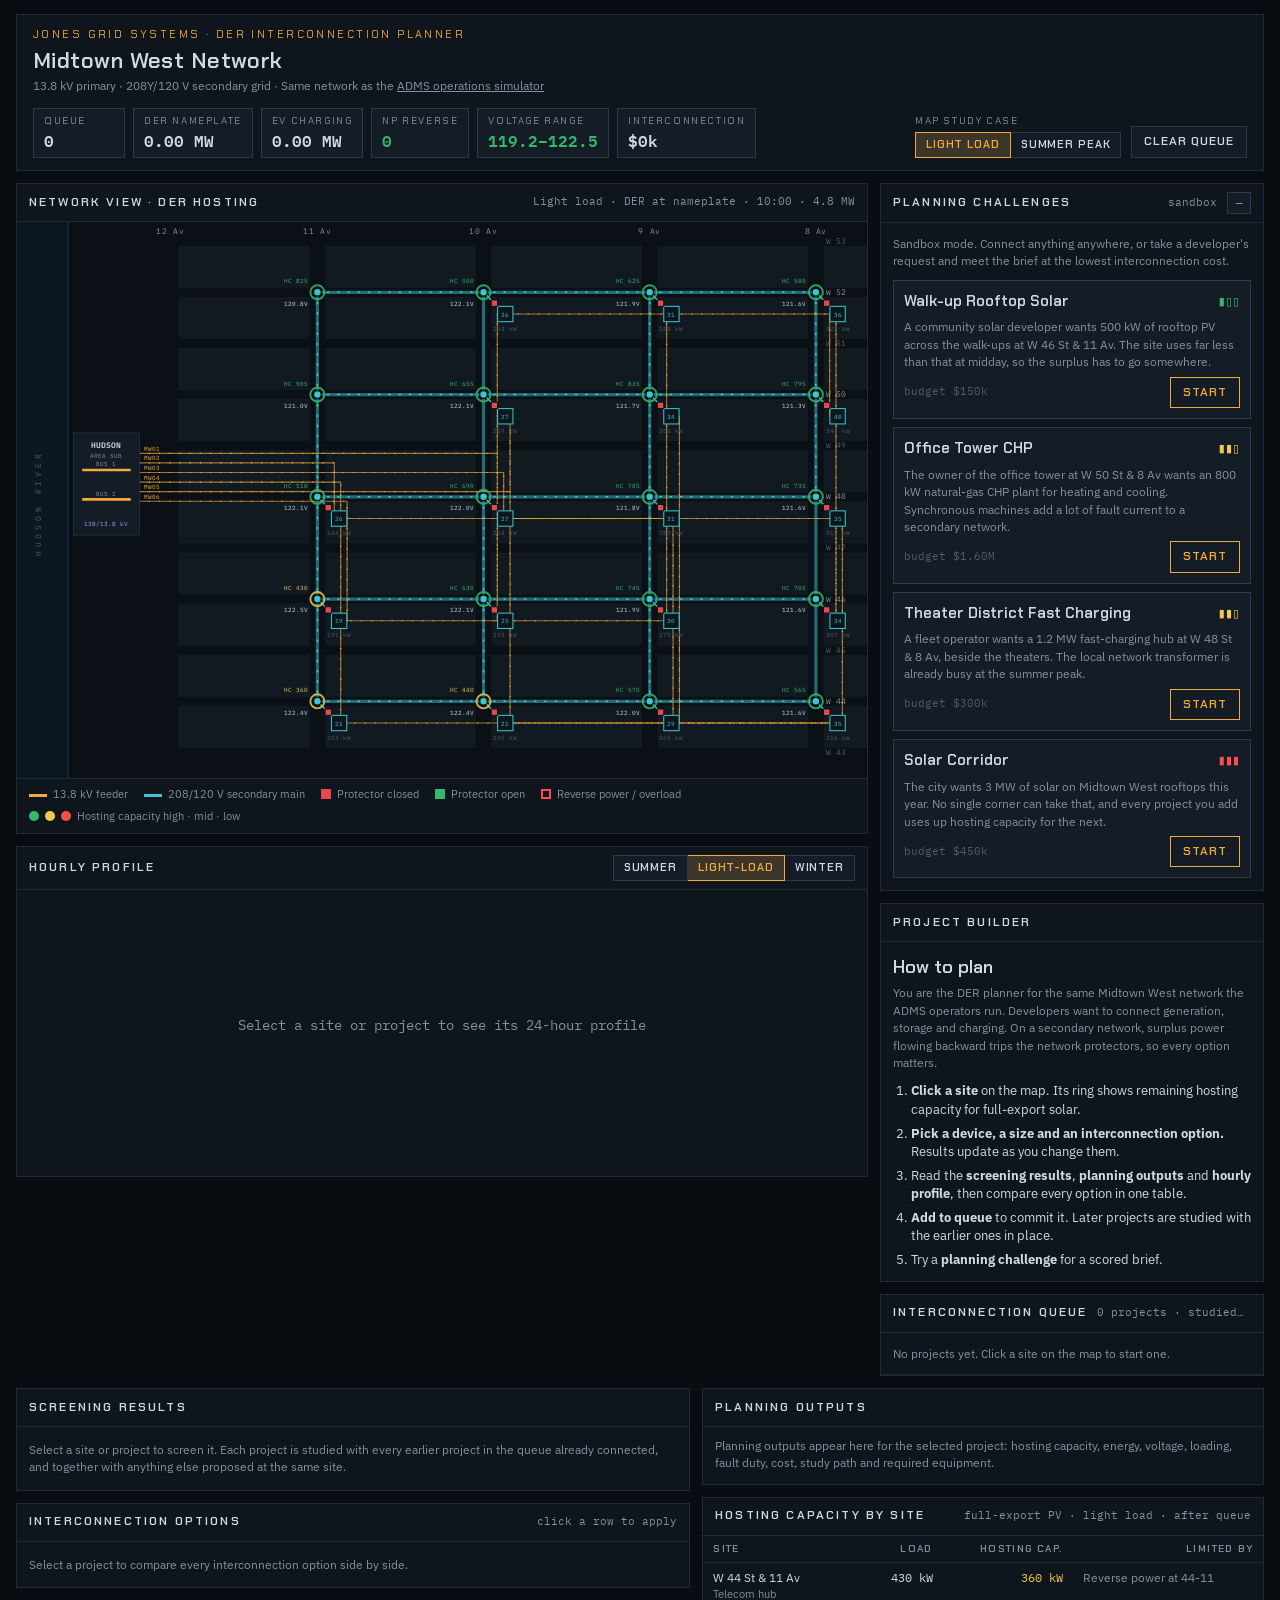
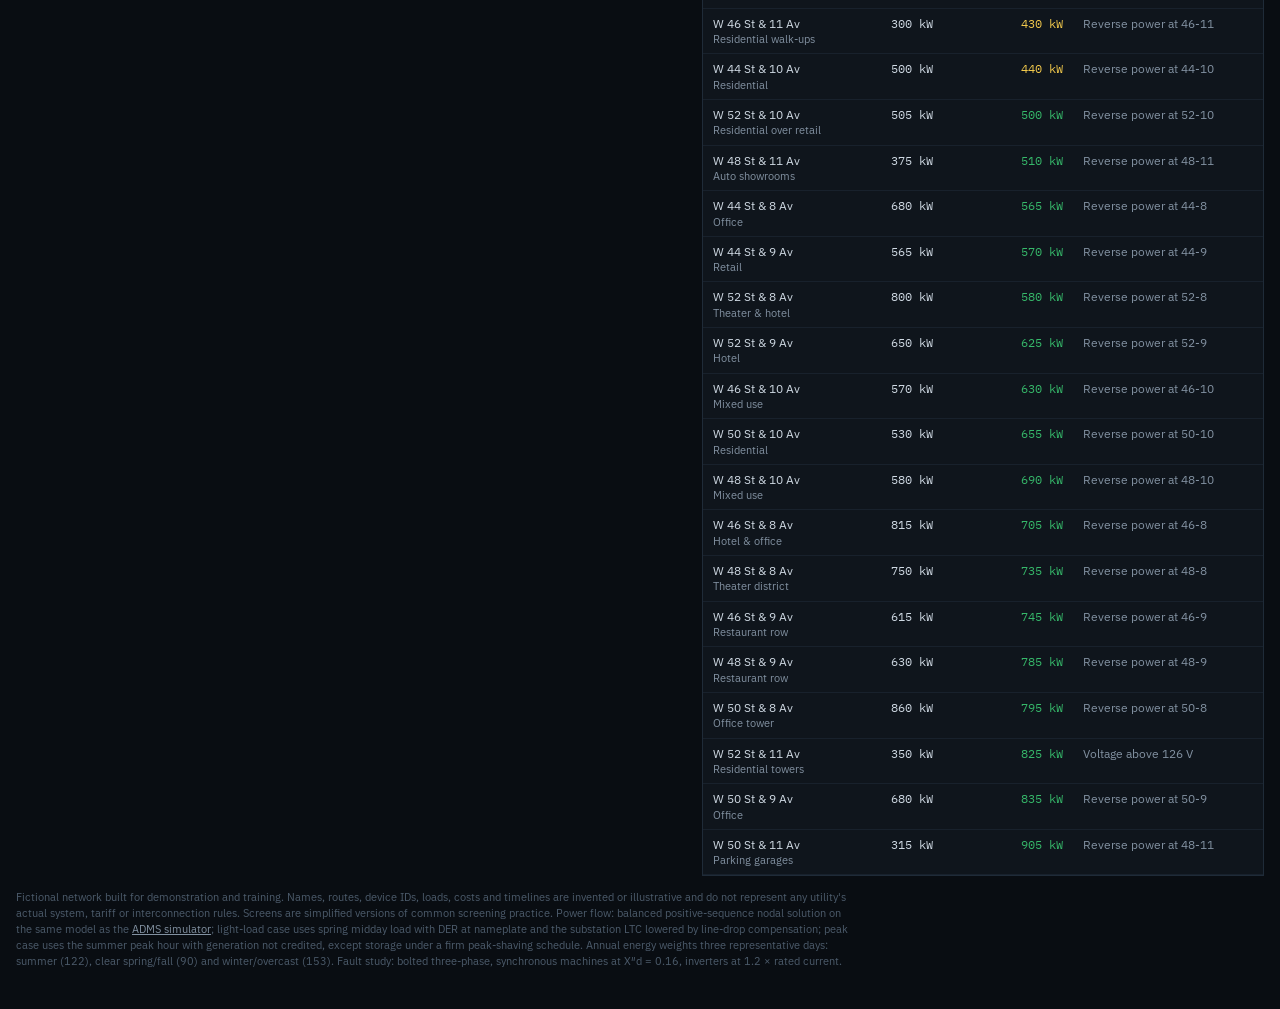
==== der/index.html @ 7271fdc1 "Add DER interconnection planner and share the grid engine New /der/ page: connect PV, storage, solar" ====
<!doctype html>
<html lang="en">
<head>
<meta charset="utf-8"><meta name="viewport" content="width=device-width, initial-scale=1, viewport-fit=cover">
<title>Midtown West DER Planner · GridGame</title>
<meta name="description" content="GridGame DER Planner: connect solar, storage, CHP, fuel cells and EV charging to a fictional Manhattan-style secondary network and see the interconnection screens, hosting capacity and options a DER planner works with.">
<link rel="preconnect" href="https://fonts.googleapis.com">
<link rel="stylesheet" href="https://fonts.googleapis.com/css2?family=Chakra+Petch:wght@500;600;700&family=IBM+Plex+Mono:wght@400;500;600&family=IBM+Plex+Sans:wght@400;500;600&display=swap">
<style>
/* Planning console: same control-room language as the ADMS simulator, single dark theme. */
:root {
  color-scheme: dark;
  --bg: #090d12; --panel: #0f151c; --panel2: #141c25; --rule: #1f2b38; --rule2: #2a3a4b;
  --text: #cfd9e3; --dim: #8291a1; --faint: #4c5b6b;
  --block: #111921; --street: #0b1016; --water: #0b1822; --waterline: #14303f;
  --hv: #b897ff; --mv: #f2a93b; --lv: #3cc4cf; --dead: #3a4552;
  --closed: #e5484d; --open: #36b86a;
  --ok: #36b86a; --warn: #f2c94c; --crit: #ff4d4f; --info: #6aa8ff;
  --f-display: "Chakra Petch", "Bahnschrift", "Arial Narrow", sans-serif;
  --f-body: "IBM Plex Sans", system-ui, -apple-system, "Segoe UI", sans-serif;
  --f-data: "IBM Plex Mono", ui-monospace, "SFMono-Regular", Consolas, monospace;
}
html, body { margin: 0; background: var(--bg); color: var(--text); }
body { font-family: var(--f-body); font-size: 14px; line-height: 1.45;
  padding-left: max(16px, env(safe-area-inset-left, 0px)); padding-right: max(16px, env(safe-area-inset-right, 0px)); padding-block: 14px 28px; }
* { box-sizing: border-box; }
[hidden] { display: none !important; }
button, select, input { font: inherit; color: inherit; }
.num { font-family: var(--f-data); font-variant-numeric: tabular-nums; }
:focus-visible { outline: 2px solid var(--info); outline-offset: 2px; }

.top { display: flex; flex-wrap: wrap; gap: 14px 22px; align-items: center; justify-content: space-between; border: 1px solid var(--rule); background: var(--panel); padding: 12px 16px; }
.brand .eyebrow { font-family: var(--f-display); font-size: 11px; letter-spacing: .22em; color: var(--mv); text-transform: uppercase; }
.brand h1 { margin: 2px 0 0; font-family: var(--f-display); font-weight: 600; font-size: 22px; letter-spacing: .02em; text-wrap: balance; }
.brand .sub { color: var(--dim); font-size: 12px; }
.brand .sub a { color: var(--dim); }
.chips { display: flex; flex-wrap: wrap; gap: 8px; }
.chip { border: 1px solid var(--rule2); background: var(--panel2); padding: 5px 10px; min-width: 92px; }
.chip .k { font-family: var(--f-display); font-size: 10px; letter-spacing: .16em; text-transform: uppercase; color: var(--dim); }
.chip .v { font-family: var(--f-data); font-size: 16px; font-weight: 600; font-variant-numeric: tabular-nums; white-space: nowrap; }
.chip.ok .v { color: var(--ok); } .chip.warn .v { color: var(--warn); } .chip.crit .v { color: var(--crit); }
.chip.crit { border-color: color-mix(in srgb, var(--crit) 55%, var(--rule2)); }
.controls { display: flex; flex-wrap: wrap; gap: 10px; align-items: flex-end; }
.ctl { display: flex; flex-direction: column; gap: 3px; }
.ctl > label, .ctl > .lab { font-family: var(--f-display); font-size: 10px; letter-spacing: .16em; text-transform: uppercase; color: var(--dim); }

.btn { background: var(--panel2); border: 1px solid var(--rule2); padding: 6px 12px; cursor: pointer; font-family: var(--f-display); font-weight: 600; letter-spacing: .08em; text-transform: uppercase; font-size: 12px; }
.btn:hover:not(:disabled) { border-color: var(--dim); }
.btn:disabled { opacity: .4; cursor: not-allowed; }
.btn.primary { border-color: var(--mv); color: var(--mv); }
.btn.danger { border-color: var(--crit); color: var(--crit); }
.btn.on { background: color-mix(in srgb, var(--mv) 18%, var(--panel2)); border-color: var(--mv); color: var(--mv); }
.seg { display: inline-flex; }
.seg .btn { padding: 4px 10px; font-size: 11px; }
.seg .btn + .btn { border-left-width: 0; }
.btnrow { display: flex; flex-wrap: wrap; gap: 8px; }
select, input[type=number] { background: var(--panel2); border: 1px solid var(--rule2); padding: 5px 8px; }
input[type=range] { accent-color: var(--mv); width: 100%; }

.grid { display: grid; gap: 12px; margin-top: 12px; grid-template-columns: minmax(0, 1fr) 384px; }
.lower { display: grid; gap: 12px; margin-top: 12px; grid-template-columns: minmax(0, 1.2fr) minmax(0, 1fr); }
.stack, .side { display: flex; flex-direction: column; gap: 12px; min-width: 0; }
.panel { border: 1px solid var(--rule); background: var(--panel); min-width: 0; }
.ph { display: flex; justify-content: space-between; align-items: center; gap: 10px; padding: 8px 12px; border-bottom: 1px solid var(--rule); min-height: 38px; }
.ph h2 { margin: 0; font-family: var(--f-display); font-size: 12px; font-weight: 600; letter-spacing: .18em; text-transform: uppercase; white-space: nowrap; }
.ph .meta { color: var(--dim); font-size: 11px; font-family: var(--f-data); overflow: hidden; text-overflow: ellipsis; white-space: nowrap; min-width: 0; }
.phr { display: flex; align-items: center; gap: 10px; min-width: 0; }
.ph.collapsed { border-bottom: 0; }
.mintog { width: 24px; height: 22px; display: grid; place-items: center; background: var(--panel2); border: 1px solid var(--rule2); cursor: pointer; font-family: var(--f-data); font-size: 14px; line-height: 1; color: var(--dim); flex: none; }
.mintog:hover { color: var(--text); border-color: var(--dim); }
.note { color: var(--dim); font-size: 12px; margin: 0; }

.mapwrap { overflow-x: auto; }
#map { display: block; width: 100%; min-width: 620px; height: auto; }
svg text { font-family: var(--f-data); }
.sel-hit { cursor: pointer; }
.legend { display: flex; flex-wrap: wrap; gap: 6px 16px; padding: 8px 12px; border-top: 1px solid var(--rule); color: var(--dim); font-size: 11px; }
.legend i { display: inline-block; width: 18px; height: 3px; vertical-align: middle; margin-right: 6px; }
.legend b { display: inline-block; width: 10px; height: 10px; vertical-align: -1px; margin-right: 6px; }
.flow { stroke-dasharray: 2 14; animation: flow 1.6s linear infinite; }
.flow.rev { animation-direction: reverse; }
@keyframes flow { to { stroke-dashoffset: -32; } }
.blink { animation: blink 1s steps(2, start) infinite; }
@keyframes blink { to { visibility: hidden; } }
@media (prefers-reduced-motion: reduce) { .flow { animation: none; opacity: 0; } .blink { animation: none; } }

/* profile chart */
.prof { padding: 8px 12px 10px; }
#prof { display: block; width: 100%; height: auto; }
.plegend { display: flex; flex-wrap: wrap; gap: 4px 14px; font-size: 11px; color: var(--dim); margin-top: 4px; }
.plegend i { display: inline-block; width: 16px; height: 3px; vertical-align: middle; margin-right: 5px; }
.plegend i.dash { background: repeating-linear-gradient(90deg, currentColor 0 4px, transparent 4px 7px) !important; }
.plegend b { display: inline-block; width: 10px; height: 10px; vertical-align: -1px; margin-right: 5px; }

/* builder */
.bld { padding: 12px; display: flex; flex-direction: column; gap: 12px; }
.bld h3, .mission h3 { margin: 0; font-family: var(--f-display); font-size: 18px; font-weight: 600; }
.type { color: var(--dim); font-size: 12px; }
.fld { display: flex; flex-direction: column; gap: 5px; }
.fld > label, .fld > .lab { display: flex; justify-content: space-between; gap: 8px; font-family: var(--f-display); font-size: 10px; letter-spacing: .16em; text-transform: uppercase; color: var(--dim); }
.fld > label .num, .fld > .lab .num { color: var(--text); font-size: 12px; letter-spacing: 0; }
.typegrid { display: grid; grid-template-columns: repeat(3, minmax(0, 1fr)); gap: 6px; }
.tbtn { display: flex; flex-direction: column; align-items: flex-start; gap: 2px; padding: 6px 8px; background: var(--panel2); border: 1px solid var(--rule2); cursor: pointer; text-align: left; min-width: 0; }
.tbtn:hover { border-color: var(--dim); }
.tbtn.on { border-color: var(--text); background: color-mix(in srgb, var(--text) 8%, var(--panel2)); }
.tbtn .code { font-family: var(--f-data); font-weight: 600; font-size: 12px; }
.tbtn .nm { font-size: 10.5px; color: var(--dim); line-height: 1.2; }
.sizerow { display: grid; grid-template-columns: minmax(0, 1fr) 92px; gap: 10px; align-items: center; }
.sizerow input[type=number] { width: 100%; }
select { width: 100%; }
.hcbox { display: flex; justify-content: space-between; gap: 10px; border: 1px dashed var(--rule2); padding: 7px 10px; font-size: 12px; color: var(--dim); }
.hcbox b { color: var(--text); font-family: var(--f-data); font-weight: 600; }
.brief ol { margin: 0; padding-left: 18px; display: flex; flex-direction: column; gap: 6px; font-size: 12.5px; }
.brief b { color: var(--text); }

/* queue */
.queue { list-style: none; margin: 0; padding: 0; max-height: 300px; overflow-y: auto; }
.queue li { display: grid; grid-template-columns: 22px 48px minmax(0, 1fr) auto auto; gap: 8px; align-items: center; padding: 7px 12px; border-bottom: 1px solid color-mix(in srgb, var(--rule) 60%, transparent); font-size: 12px; cursor: pointer; }
.queue li:hover { background: var(--panel2); }
.queue li.on { background: color-mix(in srgb, var(--text) 7%, var(--panel2)); }
.queue li.draft { opacity: .8; border-left: 2px dashed var(--mv); }
.queue .qn { color: var(--faint); font-family: var(--f-data); }
.queue .qt { font-family: var(--f-data); font-weight: 600; font-size: 11px; text-align: center; padding: 1px 4px; color: #0b1016; }
.queue .qs { min-width: 0; }
.queue .qs span { display: block; color: var(--dim); font-size: 11px; overflow: hidden; text-overflow: ellipsis; white-space: nowrap; }
.queue .x { background: none; border: 0; color: var(--faint); cursor: pointer; font-size: 15px; padding: 0 2px; }
.queue .x:hover { color: var(--crit); }
.queue .empty { display: block; color: var(--dim); cursor: default; padding: 12px; }
.pill { font-family: var(--f-display); font-size: 10px; font-weight: 600; letter-spacing: .1em; padding: 1px 6px; border: 1px solid currentColor; white-space: nowrap; }

/* tables */
.tblwrap { overflow-x: auto; }
.tbl { width: 100%; border-collapse: collapse; font-size: 12px; }
.tbl th { font-family: var(--f-display); font-weight: 600; font-size: 10px; letter-spacing: .14em; text-transform: uppercase; color: var(--dim); text-align: right; padding: 6px 10px; border-bottom: 1px solid var(--rule); white-space: nowrap; }
.tbl th:first-child, .tbl td:first-child { text-align: left; }
.tbl td { padding: 6px 10px; border-bottom: 1px solid color-mix(in srgb, var(--rule) 60%, transparent); text-align: right; font-family: var(--f-data); font-variant-numeric: tabular-nums; vertical-align: top; }
.tbl td.lab { font-family: var(--f-body); color: var(--text); }
.tbl td .loc { display: block; color: var(--dim); font-size: 10.5px; font-family: var(--f-body); }
.tbl td.l { text-align: left; }
.tbl tr.clickable { cursor: pointer; } .tbl tr.clickable:hover td { background: var(--panel2); }
.tbl tr.cur td { background: color-mix(in srgb, var(--mv) 9%, transparent); }
.c-ok { color: var(--ok); } .c-warn { color: var(--warn); } .c-crit { color: var(--crit); } .c-dim { color: var(--faint); }
.empty-p { padding: 14px 12px; color: var(--dim); font-size: 12px; margin: 0; }

/* outputs */
.outs { padding: 10px 12px 12px; display: flex; flex-direction: column; gap: 12px; }
.ogrp h4 { margin: 0 0 4px; font-family: var(--f-display); font-size: 10px; font-weight: 600; letter-spacing: .16em; text-transform: uppercase; color: var(--dim); }
.kv { display: grid; grid-template-columns: auto 1fr; gap: 3px 14px; font-size: 12px; margin: 0; }
.kv dt { color: var(--dim); } .kv dd { margin: 0; font-family: var(--f-data); font-variant-numeric: tabular-nums; text-align: right; }
.verdict { border: 1px solid currentColor; padding: 8px 10px; display: flex; flex-direction: column; gap: 3px; }
.verdict b { font-family: var(--f-display); letter-spacing: .1em; text-transform: uppercase; font-size: 13px; }
.verdict span { color: var(--text); font-size: 12px; }
.reqs { margin: 0; padding-left: 16px; font-size: 12px; display: flex; flex-direction: column; gap: 3px; }

/* challenges */
.mission { padding: 12px; display: flex; flex-direction: column; gap: 10px; }
.scens { display: flex; flex-direction: column; gap: 8px; }
.scen { border: 1px solid var(--rule2); background: var(--panel2); padding: 10px; display: flex; flex-direction: column; gap: 6px; }
.scen p { margin: 0; font-size: 12px; color: var(--dim); }
.scen-h, .scen-f { display: flex; justify-content: space-between; align-items: center; gap: 8px; }
.scen-h b { font-family: var(--f-display); font-size: 15px; font-weight: 600; }
.scen-f span { font-size: 11px; }
.diff { font-size: 11px; letter-spacing: 1px; }
.diff.d1 { color: var(--ok); } .diff.d2 { color: var(--warn); } .diff.d3 { color: var(--crit); }
.objs { list-style: none; margin: 0; padding: 0; display: flex; flex-direction: column; gap: 5px; font-size: 12.5px; }
.objs li { display: grid; grid-template-columns: 16px minmax(0, 1fr); gap: 6px; }
.objs em { font-style: normal; font-size: 11px; color: var(--dim); }
.tip { border-left: 2px solid var(--mv); padding-left: 8px; }
.deb { display: flex; gap: 14px; align-items: center; }
.grade { font-family: var(--f-display); font-size: 44px; font-weight: 700; width: 64px; height: 64px; display: grid; place-items: center; border: 2px solid currentColor; flex: none; }
.gA, .gB { color: var(--ok); } .gC, .gD { color: var(--warn); }
.budget { display: flex; flex-direction: column; gap: 4px; font-size: 12px; }
.bbar { height: 8px; background: var(--panel2); border: 1px solid var(--rule2); overflow: hidden; }
.bbar span { display: block; height: 100%; }

.foot { margin-top: 14px; color: var(--faint); font-size: 11px; max-width: 120ch; }
.foot a { color: var(--dim); }

@media (max-width: 1080px) { .grid, .lower { grid-template-columns: minmax(0, 1fr); } }
@media (max-width: 560px) { .brand h1 { font-size: 18px; } .chip { min-width: 0; flex: 1 1 40%; } .typegrid { grid-template-columns: repeat(2, minmax(0, 1fr)); } }
</style>
</head>
<body>

<header class="top">
  <div class="brand">
    <div class="eyebrow">Jones Grid Systems · DER Interconnection Planner</div>
    <h1>Midtown West Network</h1>
    <div class="sub">13.8 kV primary · 208Y/120 V secondary grid · Same network as the <a href="../">ADMS operations simulator</a></div>
  </div>
  <div class="chips" id="chips"></div>
  <div class="controls">
    <div class="ctl"><span class="lab">Map study case</span>
      <div class="seg" role="group" aria-label="Map study case"><button class="btn" data-case="light">Light load</button><button class="btn" data-case="peak">Summer peak</button></div></div>
    <div class="ctl"><span class="lab">&nbsp;</span><button class="btn" id="reset">Clear queue</button></div>
  </div>
</header>

<div class="grid">
  <div class="stack">
    <section class="panel">
      <div class="ph"><h2>Network view · DER hosting</h2><span class="meta" id="mapmeta"></span></div>
      <div class="mapwrap"><svg id="map" viewBox="-470 -110 1330 870" role="img" aria-label="Map of the Midtown West secondary network with DER projects and hosting capacity"></svg></div>
      <div class="legend">
        <span><i style="background:var(--mv)"></i>13.8 kV feeder</span>
        <span><i style="background:var(--lv)"></i>208/120 V secondary main</span>
        <span><b style="background:var(--closed)"></b>Protector closed</span>
        <span><b style="background:var(--open)"></b>Protector open</span>
        <span><b style="border:2px solid var(--crit)"></b>Reverse power / overload</span>
        <span><b style="border-radius:50%;background:var(--ok)"></b><b style="border-radius:50%;background:var(--warn)"></b><b style="border-radius:50%;background:var(--crit)"></b>Hosting capacity high · mid · low</span>
      </div>
    </section>
    <section class="panel">
      <div class="ph"><h2>Hourly profile</h2><div class="phr"><span class="meta" id="profmeta"></span>
        <div class="seg" role="group" aria-label="Profile day"><button class="btn" data-season="summer">Summer</button><button class="btn" data-season="shoulder">Light-load</button><button class="btn" data-season="winter">Winter</button></div></div></div>
      <div class="prof"><svg id="prof" viewBox="0 0 720 230" role="img" aria-label="24-hour profile of site load, DER output and host transformer flow"></svg><div class="plegend" id="plegend"></div></div>
    </section>
  </div>
  <div class="side">
    <section class="panel">
      <div class="ph" id="ch-ph"><h2>Planning challenges</h2><div class="phr"><span class="meta" id="ch-meta"></span><button class="mintog" id="ch-toggle" aria-expanded="true" aria-controls="mission" title="Minimize">–</button></div></div>
      <div class="mission" id="mission"></div>
    </section>
    <section class="panel">
      <div class="ph"><h2>Project builder</h2><span class="meta" id="bmeta"></span></div>
      <div class="bld" id="builder"></div>
    </section>
    <section class="panel">
      <div class="ph"><h2>Interconnection queue</h2><span class="meta" id="qmeta"></span></div>
      <ul class="queue" id="queue"></ul>
    </section>
  </div>
</div>

<div class="lower">
  <div class="stack">
    <section class="panel">
      <div class="ph"><h2>Screening results</h2><span class="meta" id="scmeta"></span></div>
      <div class="tblwrap" id="screens"></div>
    </section>
    <section class="panel">
      <div class="ph"><h2>Interconnection options</h2><span class="meta" id="opmeta">click a row to apply</span></div>
      <div class="tblwrap" id="options"></div>
    </section>
  </div>
  <div class="stack">
    <section class="panel">
      <div class="ph"><h2>Planning outputs</h2><span class="meta" id="outmeta"></span></div>
      <div class="outs" id="outputs"></div>
    </section>
    <section class="panel">
      <div class="ph"><h2>Hosting capacity by site</h2><span class="meta">full-export PV · light load · after queue</span></div>
      <div class="tblwrap" id="hctable"></div>
    </section>
  </div>
</div>

<p class="foot">Fictional network built for demonstration and training. Names, routes, device IDs, loads, costs and timelines are invented or illustrative and do not represent any utility's actual system, tariff or interconnection rules. Screens are simplified versions of common screening practice. Power flow: balanced positive-sequence nodal solution on the same model as the <a href="../">ADMS simulator</a>; light-load case uses spring midday load with DER at nameplate and the substation LTC lowered by line-drop compensation; peak case uses the summer peak hour with generation not credited, except storage under a firm peak-shaving schedule. Annual energy weights three representative days: summer (122), clear spring/fall (90) and winter/overcast (153). Fault study: bolted three-phase, synchronous machines at X″d = 0.16, inverters at 1.2 × rated current.</p>

<script src="../js/gridengine.js"></script>
<script>
(function () {
  'use strict';
  const E = window.GridEngine, M = E.buildModel();
  const $ = (id) => document.getElementById(id);
  const esc = (s) => String(s).replace(/[&<>"]/g, c => ({ '&': '&amp;', '<': '&lt;', '>': '&gt;', '"': '&quot;' }[c]));
  const f0 = (x) => Math.round(x).toLocaleString('en-US'), f1 = (x) => x.toFixed(1), f2 = (x) => x.toFixed(2);
  const money = (x) => x >= 1e6 ? '$' + (x / 1e6).toFixed(2) + 'M' : '$' + f0(x / 1000) + 'k';
  const nodeOf = (id) => M.nodes[M.nIndex.get(id)];
  const vaultById = (id) => M.vaults.find(v => v.id === id);
  const LOADOF = Object.fromEntries(M.loads.map(L => [L.node, L]));
  const GN = Object.fromEntries(M.gridNodes.map(g => [g.id, g]));
  const siteName = (id) => GN[id].label;
  const vkey = (vid) => vid.slice(1);

  // host vault per site: the nearest network transformer (same rule as the ADMS customer areas)
  const HOSTV = {};
  for (const L of M.loads) {
    const n = nodeOf(L.node);
    HOSTV[L.node] = M.vaults.reduce((b, v) => { const m = nodeOf(v.node), d = Math.abs(m.x - n.x) + Math.abs(m.y - n.y); return !b || d < b.d ? { id: v.id, d } : b; }, null).id;
  }

  /* ============================== profiles ============================== */
  const SHAPES = {
    res:     [0.55, 0.50, 0.47, 0.45, 0.45, 0.50, 0.60, 0.70, 0.68, 0.62, 0.60, 0.60, 0.62, 0.65, 0.70, 0.75, 0.82, 0.92, 1.00, 1.00, 0.96, 0.88, 0.75, 0.63],
    office:  [0.35, 0.33, 0.32, 0.32, 0.33, 0.38, 0.50, 0.70, 0.88, 0.96, 1.00, 1.00, 1.00, 1.00, 1.00, 0.98, 0.92, 0.80, 0.62, 0.50, 0.45, 0.42, 0.40, 0.37],
    hotel:   [0.60, 0.56, 0.54, 0.53, 0.55, 0.62, 0.75, 0.85, 0.85, 0.80, 0.78, 0.80, 0.85, 0.88, 0.90, 0.92, 0.94, 0.98, 1.00, 1.00, 0.97, 0.90, 0.80, 0.68],
    retail:  [0.40, 0.36, 0.34, 0.33, 0.33, 0.36, 0.45, 0.58, 0.70, 0.80, 0.88, 0.95, 1.00, 1.00, 0.98, 0.96, 0.96, 0.98, 1.00, 0.97, 0.90, 0.78, 0.62, 0.48],
    theater: [0.45, 0.40, 0.38, 0.37, 0.37, 0.40, 0.48, 0.58, 0.66, 0.72, 0.78, 0.85, 0.90, 0.92, 0.94, 0.95, 0.97, 1.00, 1.00, 1.00, 0.98, 0.90, 0.72, 0.55],
    flat:    [0.85, 0.84, 0.83, 0.83, 0.83, 0.85, 0.88, 0.92, 0.95, 0.97, 0.98, 1.00, 1.00, 1.00, 1.00, 0.99, 0.98, 0.97, 0.96, 0.95, 0.93, 0.90, 0.88, 0.86]
  };
  const CLASSN = { res: 'residential', office: 'office', hotel: 'hotel', retail: 'retail / mixed', theater: 'theater', flat: 'flat 24 h' };
  function classOf(desc) {
    const d = desc.toLowerCase();
    if (d.includes('telecom') || d.includes('parking')) return 'flat';
    if (d.includes('theater district')) return 'theater';
    if (d.includes('hotel')) return 'hotel';
    if (d.includes('office')) return 'office';
    if (d.startsWith('residential')) return 'res';
    return 'retail';
  }
  const CLASS = Object.fromEntries(M.loads.map(L => [L.node, classOf(L.desc)]));
  const PV_SUMMER = [0, 0, 0, 0, 0, 0.02, 0.07, 0.17, 0.31, 0.45, 0.57, 0.66, 0.70, 0.69, 0.63, 0.53, 0.40, 0.26, 0.13, 0.04, 0, 0, 0, 0].map(x => x * 0.85);
  const PV_SPRING = [0, 0, 0, 0, 0, 0, 0.02, 0.09, 0.20, 0.32, 0.41, 0.47, 0.49, 0.47, 0.41, 0.31, 0.19, 0.08, 0.02, 0, 0, 0, 0, 0];
  const PV_SHOULDER = PV_SPRING.map(x => x * 1.63);      // clear, cool spring / fall day: near-nameplate midday output
  const PV_WINTER = PV_SPRING.map(x => x * 0.51);        // short, often overcast winter day
  const EVSHAPE = [0.15, 0.10, 0.08, 0.08, 0.10, 0.20, 0.35, 0.50, 0.55, 0.50, 0.45, 0.45, 0.50, 0.50, 0.55, 0.65, 0.80, 0.95, 1.00, 0.95, 0.80, 0.60, 0.40, 0.25];
  // light-load day: LTC set point lowered by line-drop compensation (vr = fractional reduction of 1.05 pu)
  const SEASONS = {
    summer:   { label: 'Summer peak day', short: 'Summer', days: 122, scale: 1.0, vr: 0, pv: PV_SUMMER },
    shoulder: { label: 'Clear spring / fall light-load day', short: 'Light-load', days: 90, scale: 0.5, vr: 0.02, pv: PV_SHOULDER },
    winter:   { label: 'Winter / overcast day', short: 'Winter', days: 153, scale: 0.65, vr: 0.01, pv: PV_WINTER }
  };
  const HOURS = [...Array(24).keys()];
  const LS = {};
  for (const se in SEASONS) LS[se] = HOURS.map(h => Object.fromEntries(M.loads.map(L => [L.node, SHAPES[CLASS[L.node]][h] * SEASONS[se].scale])));
  const netLoad = (se, h) => M.loads.reduce((a, L) => a + L.kw * LS[se][h][L.node], 0);
  const PEAK_H = HOURS.reduce((b, h) => netLoad('summer', h) > netLoad('summer', b) ? h : b, 0);
  const LIGHT_H = [10, 11, 12, 13, 14].reduce((b, h) => netLoad('shoulder', h) < netLoad('shoulder', b) ? h : b, 12);
  const CASES = {
    light: { key: 'light', label: 'Light load · DER at nameplate', short: 'Light load', season: 'shoulder', h: LIGHT_H, gen: true },
    peak:  { key: 'peak', label: 'Summer peak · generation not credited', short: 'Summer peak', season: 'summer', h: PEAK_H, gen: false }
  };
  const LIGHT_KW = netLoad('shoulder', LIGHT_H), PEAK_KW = netLoad('summer', PEAK_H);
  const topHours = (arr, n, from = 0) => arr.map((v, h) => [v, h]).filter(x => x[1] >= from).sort((a, b) => b[0] - a[0]).slice(0, n).map(x => x[1]);
  const PEAK4 = {}, EVE4 = {};
  for (const c in SHAPES) { PEAK4[c] = topHours(SHAPES[c], 4); EVE4[c] = topHours(SHAPES[c], 4, 16); }
  const PVTOP = { summer: topHours(PV_SUMMER, 4), shoulder: topHours(PV_SHOULDER, 4), winter: topHours(PV_WINTER, 4) };
  const hh = (h) => String(h).padStart(2, '0') + ':00';

  /* ============================== DER catalogue ============================== */
  const GEN_IC = ['export', 'pcs', 'flex', 'mir', 'nonexport', 'primary'];
  const TYPES = {
    pv:     { name: 'Solar PV', code: 'PV', col: '#f2c94c', inv: true, capex: 3200, def: 300, max: 2500, ic: GEN_IC, unit: 'kW AC' },
    bess:   { name: 'Battery storage · 4 h', code: 'ES', col: '#6aa8ff', inv: true, capex: 2100, def: 500, max: 3000, ic: GEN_IC, unit: 'kW / 4 h' },
    pvbess: { name: 'Solar + storage', code: 'PV+S', col: '#9ee06a', inv: true, capex: 4250, def: 400, max: 2500, ic: GEN_IC, unit: 'kW PV · 50 % / 4 h' },
    chp:    { name: 'CHP · gas engine', code: 'CHP', col: '#ff8a65', inv: false, capex: 3000, def: 600, max: 2500, ic: ['nonexport', 'mir', 'flex', 'export', 'primary'], unit: 'kW' },
    fc:     { name: 'Fuel cell', code: 'FC', col: '#b897ff', inv: true, capex: 7000, def: 400, max: 2000, ic: GEN_IC, unit: 'kW' },
    ev:     { name: 'EV fast-charging hub', code: 'EV', col: '#ff7eb6', load: true, capex: 900, def: 1000, max: 3000, ic: ['firm', 'ems', 'flexload'], unit: 'kW charging' }
  };
  const IC = {
    export:    { name: 'Full export · net metering', short: 'Full export', cost: 15000, months: 0,
      desc: 'UL 1741 SB / IEEE 1547-2018 inverter exports every surplus kW. Cheapest, but surplus flows backward through the network protectors.' },
    pcs:       { name: 'Limited export · power control system', short: 'PCS export cap', cost: 18000, months: 0, cap: 'Export cap',
      desc: 'A UL 1741 CRD power control system holds export at the meter to a fixed cap.' },
    flex:      { name: 'Flexible interconnection · DERMS', short: 'Flexible (DERMS)', cost: 65000, months: 2,
      desc: 'The utility DERMS sends a dynamic export limit so protectors stay forward and voltage stays in range. It curtails only when the network needs it.' },
    mir:       { name: 'Minimum import relay', short: 'Min. import (MIR)', cost: 48000, months: 1,
      desc: 'Output is held so the site always imports at least 10 % of its load. The site never backfeeds the network.' },
    nonexport: { name: 'Non-export · reverse power relay (32R)', short: 'Non-export (32R)', cost: 42000, months: 1,
      desc: 'A reverse-power relay at the service. Output is held to site load with zero export.' },
    primary:   { name: 'Primary 13.8 kV · dedicated transformer', short: 'Primary 13.8 kV', cost: 1350000, months: 20,
      desc: 'A dedicated transformer and 13.8 kV switchgear tapped off the host vault feeder. Export bypasses the secondary network but needs transfer-trip protection.' },
    firm:      { name: 'Firm service · unmanaged charging', short: 'Firm service', cost: 0, months: 0,
      desc: 'Full charging capacity at every hour. The network must carry the coincident peak.' },
    ems:       { name: 'Load management system (EMS)', short: 'EMS cap', cost: 22000, months: 0, cap: 'Charging cap',
      desc: 'An on-site energy management system (NEC 625.42 / Article 750) caps total charging at a set kW.' },
    flexload:  { name: 'Flexible connection · DERMS peak management', short: 'Flexible load', cost: 60000, months: 2,
      desc: 'The utility DERMS curtails charging only when the host network would exceed ratings or voltage limits.' }
  };
  const INVF = { unity: 'Unity power factor', pf95: 'Fixed 0.95 PF absorbing', vv: 'Volt-VAR · IEEE 1547 Cat B' };
  const UPG = {
    ntx:    { name: 'Replace network transformer with 1,500 kVA unit', cost: 780000, months: 20 },
    main:   { name: 'Add parallel secondary main section', cost: 220000, months: 9 },
    feeder: { name: 'Reconductor 13.8 kV feeder section', cost: 1100000, months: 18 },
    fault:  { name: 'Fault-current mitigation (current-limiting reactor, duty review)', cost: 300000, months: 12 },
    vsup:   { name: 'Voltage support: added network transformer', cost: 780000, months: 20 }
  };
  const LIMITS = { vmax: 126, vmin: 114, nt: 100, mainA: 2400, feederA: 380, dv: 3, dvWarn: 5, fault: 10, pen: 25 };

  /* ============================== network solve ============================== */
  const BASE = E.createState(M);
  const BASE_TOPO = E.topology(M, BASE);
  function solve(ls, vr, items, open) {
    const sw = {};
    for (const k in BASE.sw) sw[k] = { ...BASE.sw[k] };
    if (open) for (const vid of open) sw['NP' + vkey(vid)].closed = false;
    const st = { sw, faults: {}, load: 1, vr, dr: false, failed: {}, loadScale: ls, gen: items };
    const topo = E.topology(M, st), pf = E.powerFlow(M, st, topo, 1);
    const V = {}, nt = {}, rev = [];
    let minV = Infinity, maxV = -Infinity, maxNT = 0, maxNTid = '', dead = 0, maxA = 0, maxAid = '', maxFA = 0, maxFid = '', minP = Infinity;
    for (const g of M.gridNodes) {
      const v = pf.nodeV[M.nIndex.get(g.id)];
      if (!v) { V[g.id] = null; dead++; continue; }
      const x = Math.hypot(v[0][0], v[0][1]) * 120; V[g.id] = x;
      if (x < minV) minV = x; if (x > maxV) maxV = x;
    }
    for (const v of M.vaults) {
      const r = pf.brRes[v.tr], closed = sw[v.np].closed;
      const P = r && closed ? r.S[0][0] * 1000 : 0, pct = r && closed ? Math.hypot(r.I[0][0], r.I[0][1]) * 100 : 0;
      nt[v.id] = { P, pct, open: !closed };
      if (closed && P < -1) rev.push(v.id);
      if (closed && P < minP) minP = P;
      if (pct > maxNT) { maxNT = pct; maxNTid = v.id; }
    }
    for (const b of M.mains) { const r = pf.brRes[b.id]; const a = r ? Math.hypot(r.I[0][0], r.I[0][1]) * 1000 / (Math.sqrt(3) * 0.208) : 0; if (a > maxA) { maxA = a; maxAid = b.id; } }
    for (const f of M.feeders) { const r = pf.brRes[f.segs[0]]; const a = r ? Math.hypot(r.I[0][0], r.I[0][1]) * 1000 / (Math.sqrt(3) * 13.8) : 0; if (a > maxFA) { maxFA = a; maxFid = f.id; } }
    const vpu = (id) => { const v = pf.nodeV[M.nIndex.get(id)]; return v ? Math.hypot(v[0][0], v[0][1]) : null; };
    return { V, nt, rev, minP, minV: isFinite(minV) ? minV : 0, maxV: isFinite(maxV) ? maxV : 0, maxNT, maxNTid, dead, maxA, maxAid, maxFA, maxFid, vpu, pf, open: open || [] };
  }
  // strict = DERMS operating margin: protectors held at least 15 kW forward, voltage 0.3 V below the limit
  const okGen = (r, strict) => (strict ? r.minP >= 15 && r.maxV <= LIMITS.vmax - 0.3 : !r.rev.length && r.maxV <= LIMITS.vmax)
    && r.maxNT <= LIMITS.nt && r.maxA <= LIMITS.mainA && r.maxFA <= LIMITS.feederA && !r.dead;
  // relative to an existing condition b: no new reverse protectors and no worsening of a limit already exceeded
  const okRel = (r, b) => r.rev.every(v => b.rev.includes(v)) && r.maxV <= Math.max(LIMITS.vmax, b.maxV + 0.02) && r.maxNT <= Math.max(LIMITS.nt, b.maxNT + 0.2)
    && r.maxA <= Math.max(LIMITS.mainA, b.maxA + 1) && r.maxFA <= Math.max(LIMITS.feederA, b.maxFA + 0.5) && !r.dead;
  const okLoad = (r) => r.maxNT <= LIMITS.nt && r.minV >= LIMITS.vmin && r.maxA <= LIMITS.mainA && r.maxFA <= LIMITS.feederA && !r.dead;

  // reverse power: protectors trip, the network re-solves, more may trip
  function cascade(ls, vr, items) {
    const open = [];
    let r = solve(ls, vr, items), first = r.rev.slice();
    for (let k = 0; k < 10 && r.rev.length; k++) { open.push(...r.rev); r = solve(ls, vr, items, open); }
    return { first, open, res: r };
  }

  /* ============================== dispatch ============================== */
  const injNode = (p) => p.ic === 'primary' ? 'P' + vkey(HOSTV[p.node]) : p.node;
  const isFlex = (p) => p.ic === 'flex' || p.ic === 'flexload';
  function inj(p, o, static_) {
    const T = TYPES[p.type];
    let q = 0;
    if (T.load) q = o * 0.2;                                     // chargers draw ~0.98 pf
    else if (T.inv && o > 0 && p.inv === 'pf95') q = -0.3287 * o;
    return { node: injNode(p), p: o, q, vv: !static_ && T.inv && p.inv === 'vv' && !T.load, qmax: 0.44 * 1.1 * p.kw };
  }
  const vvCurve = (v) => v <= 0.92 ? 1 : v < 0.98 ? (0.98 - v) / 0.06 : v <= 1.02 ? 0 : v < 1.08 ? -(v - 1.02) / 0.06 : -1;
  function solveQ(ls, vr, items) {
    let r = solve(ls, vr, items);
    if (!items.some(i => i.vv)) return r;
    for (let it = 0; it < 3; it++) {
      for (const i of items) if (i.vv) { const q = vvCurve(r.vpu(i.node) || 1) * i.qmax; i.q = it ? 0.5 * (i.q + q) : q; }
      r = solve(ls, vr, items);
    }
    return r;
  }
  function avail(p, se, h) {
    const k = p.kw, S = SEASONS[se], c = CLASS[p.node];
    switch (p.type) {
      case 'pv': return k * S.pv[h];
      case 'chp': return k * (h >= 7 && h <= 22 ? 1 : 0.6);
      case 'fc': return k * 0.95;
      case 'ev': return -k * EVSHAPE[h];
      case 'bess': return PEAK4[c].includes(h) ? 0.9 * k : (h >= 1 && h <= 4 ? -k : 0);
      case 'pvbess': {
        const pv = k * S.pv[h], kb = 0.5 * k;
        const ech = PVTOP[se].reduce((a, x) => a + Math.min(kb, k * S.pv[x]), 0);
        return pv - (PVTOP[se].includes(h) ? Math.min(kb, pv) : 0) + (EVE4[c].includes(h) ? Math.min(kb, 0.9 * ech / 4) : 0);
      }
    }
    return 0;
  }
  // planning cases: generation at nameplate in the light-load case and not credited at peak; storage is
  // credited at peak under a firm peak-shaving schedule (0.9 x rating); charging loads at full rating at peak
  function caseAvail(p, c) {
    if (TYPES[p.type].load) return c.gen ? 0 : -p.kw;
    if (p.type === 'bess') return c.gen ? p.kw : 0.9 * p.kw;
    return c.gen ? p.kw : 0;
  }
  function control(p, a, s) {
    if (a <= 0) return p.ic === 'ems' ? Math.max(a, -p.cap) : a;
    const site = Math.max(0, s);
    switch (p.ic) {
      case 'pcs': return Math.min(a, site + p.cap);
      case 'mir': return Math.min(a, 0.9 * site);
      case 'nonexport': return Math.min(a, site);
      case 'flex': return Math.min(a, site);       // floor; the DERMS search raises it
      default: return a;
    }
  }
  function flexSearch(p, a, s, ls, vr, fixed) {
    const test = (x) => { const r = solve(ls, vr, fixed.concat([inj(p, x, true)])); return TYPES[p.type].load ? okLoad(r) : okGen(r, true); };
    if (TYPES[p.type].load) {
      if (a >= 0 || test(a)) return a;
      let lo = 0, hi = a;
      for (let i = 0; i < 9; i++) { const m = (lo + hi) / 2; if (test(m)) lo = m; else hi = m; }
      return lo;
    }
    // DERMS may curtail all the way to zero, even below site load, when the network needs it
    let lo = 0, hi = a;
    if (hi <= 0 || test(hi)) return hi;
    if (!test(lo)) return 0;
    for (let i = 0; i < 9; i++) { const m = (lo + hi) / 2; if (test(m)) lo = m; else hi = m; }
    return lo;
  }
  function dispatch(list, ls, vr, getA) {
    const site = {}, out = new Map();
    for (const L of M.loads) site[L.node] = L.kw * ls[L.node];
    const step = (p, o, a, s) => { out.set(p.id, { a, o, s }); if (p.ic !== 'primary') site[p.node] -= o; };
    for (const p of list) if (!isFlex(p)) { const a = getA(p), s = site[p.node]; step(p, p.ic === 'primary' ? a : control(p, a, s), a, s); }
    for (const p of list) if (isFlex(p)) {
      const a = getA(p), s = site[p.node];
      const fixed = list.filter(q => out.has(q.id)).map(q => inj(q, out.get(q.id).o, true));
      step(p, a === 0 ? 0 : flexSearch(p, a, s, ls, vr, fixed), a, s);
    }
    const items = list.map(p => inj(p, out.get(p.id).o));
    return { out, items, res: solveQ(ls, vr, items) };
  }

  /* ============================== studies ============================== */
  let memo = new Map();
  const sig = (list) => list.map(p => [p.id, p.node, p.type, p.kw, p.ic, p.cap, p.inv].join(',')).join('|');
  function caseRun(list, key) {
    const k = key + '#' + sig(list);
    if (!memo.has(k)) { const c = CASES[key]; memo.set(k, dispatch(list, LS[c.season][c.h], SEASONS[c.season].vr, (p) => caseAvail(p, c))); }
    return memo.get(k);
  }
  function simulate(list) {
    const k = 'sim#' + sig(list);
    if (memo.has(k)) return memo.get(k);
    const H = {};
    for (const se in SEASONS) H[se] = HOURS.map(h => { const d = dispatch(list, LS[se][h], SEASONS[se].vr, (p) => avail(p, se, h)); return { out: d.out, res: d.res }; });
    memo.set(k, H);
    return H;
  }
  function energy(p, H) {
    const e = { avail: 0, del: 0, chg: 0, curt: 0, exp: 0, demand: 0, served: 0, peakBefore: 0, peakAfter: 0, revH: 0 };
    for (const se in SEASONS) {
      const days = SEASONS[se].days;
      H[se].forEach((x, h) => {
        const r = x.out.get(p.id); if (!r) return;
        const { a, o, s } = r;
        if (TYPES[p.type].load) { e.demand += -a * days; e.served += -o * days; }
        else {
          if (a > 0) { e.avail += a * days; e.curt += Math.max(0, a - o) * days; }
          if (o > 0) e.del += o * days; else e.chg += -o * days;
          e.exp += (p.ic === 'primary' ? Math.max(0, o) : Math.max(0, o - Math.max(0, s))) * days;
        }
        if (se === 'summer') { e.peakBefore = Math.max(e.peakBefore, s); e.peakAfter = Math.max(e.peakAfter, p.ic === 'primary' ? s : s - o); }
        if (x.res.rev.length) e.revH += days;
      });
    }
    return e;
  }
  function sources(list) {
    return list.filter(p => !TYPES[p.type].load).map(p => TYPES[p.type].inv
      ? { node: injNode(p), kind: 'inv', kva: p.kw, ixf: 1.2 }
      : { node: injNode(p), kind: 'sync', kva: p.kw / 0.9, xd: 0.16 });
  }
  const exportCap = (p) => TYPES[p.type].load ? 0 : p.ic === 'export' || p.ic === 'flex' ? p.kw : p.ic === 'pcs' ? Math.min(p.kw, p.cap) : 0;

  function screen(list, j) {
    // studied with every earlier queue position plus anything co-located at the same site (one application)
    const p = list[j], T = TYPES[p.type], load = !!T.load;
    const pre = list.filter((q, k) => k <= j || q.node === p.node), wo = pre.filter(q => q !== p);
    const lw = caseRun(pre, 'light'), pw = caseRun(pre, 'peak'), lo = caseRun(wo, 'light'), po = caseRun(wo, 'peak');
    const rows = [], upg = [];
    const row = (id, name, crit, result, st, why) => rows.push({ id, name, crit, result, st, why });
    // 1 protector reverse power
    if (load) row('np', 'Network protector reverse power', 'No protector reverses at light load', 'Load project — no export', 'na');
    else if (lw.res.rev.length) {
      const c = cascade(LS.shoulder[LIGHT_H], SEASONS.shoulder.vr, lw.items.map(i => ({ ...i })));
      row('np', 'Network protector reverse power', 'No protector reverses at light load',
        `${lw.res.rev.length} reverse (${lw.res.rev.map(vkey).join(', ')}) · cascade opens ${c.open.length}${c.res.dead ? ' and drops the network' : ''}`, 'fail', 'block');
    } else {
      const minP = Math.min(...M.vaults.map(v => lw.res.nt[v.id].P));
      row('np', 'Network protector reverse power', 'No protector reverses at light load', `All ${M.vaults.length} forward · lowest ${f0(minP)} kW`, minP < 40 ? 'warn' : 'pass');
    }
    // 2 steady-state voltage
    const hiV = lw.res.maxV, loV = pw.res.minV;
    const vst = hiV > LIMITS.vmax || loV < LIMITS.vmin ? 'fail' : hiV > LIMITS.vmax - 0.6 ? 'warn' : 'pass';
    row('vss', 'Steady-state voltage', '114–126 V (ANSI C84.1 Range A)', `Light max ${f1(hiV)} V · peak min ${f1(loV)} V`, vst, hiV > LIMITS.vmax ? 'block' : loV < LIMITS.vmin ? 'vsup' : null);
    // 3 voltage change
    let dv;
    if (load) { const a = po.res.V[p.node], b = pw.res.V[p.node]; dv = a && b ? (a - b) / a * 100 : 0; }
    else {
      const jj = pre.indexOf(p), items = lw.items.map((i, k) => k === jj ? { ...i, p: 0, q: 0, vv: false } : { ...i, vv: false });
      const tr = solve(LS.shoulder[LIGHT_H], SEASONS.shoulder.vr, items);
      const n = injNode(p), a = lw.res.vpu(n), b = tr.vpu(n); dv = a && b ? (a - b) / b * 100 : 0;
    }
    row('dv', load ? 'Voltage drop at peak' : 'Voltage change on DER trip', `≤ ${LIMITS.dv} % (≤ ${LIMITS.dvWarn} % infrequent)`, `${f2(Math.abs(dv))} % at the point of interconnection`,
      Math.abs(dv) > LIMITS.dvWarn ? 'fail' : Math.abs(dv) > LIMITS.dv ? 'warn' : 'pass', Math.abs(dv) > LIMITS.dvWarn ? 'block' : null);
    // 4 thermal
    const over = [], tag = [];
    for (const [c, r] of [['light', lw.res], ['peak', pw.res]]) {
      for (const v of M.vaults) if (r.nt[v.id].pct > LIMITS.nt && !over.includes(v.id)) { over.push(v.id); tag.push(`${v.tr} ${f0(r.nt[v.id].pct)} % (${CASES[c].short.toLowerCase()})`); }
    }
    const mainsOver = Math.max(lw.res.maxA, pw.res.maxA) > LIMITS.mainA, feedOver = Math.max(lw.res.maxFA, pw.res.maxFA) > LIMITS.feederA;
    if (mainsOver) tag.push(`secondary main ${f0(Math.max(lw.res.maxA, pw.res.maxA))} A`);
    if (feedOver) tag.push(`feeder ${f0(Math.max(lw.res.maxFA, pw.res.maxFA))} A`);
    const thMax = Math.max(lw.res.maxNT, pw.res.maxNT);
    row('th', 'Thermal loading', 'Transformers ≤ 100 %, mains ≤ 2,400 A, feeders ≤ 380 A',
      tag.length ? tag.join(' · ') : `Heaviest transformer ${f0(thMax)} % (${vkey(lw.res.maxNT > pw.res.maxNT ? lw.res.maxNTid : pw.res.maxNTid)})`,
      tag.length ? 'fail' : thMax > 90 ? 'warn' : 'pass');
    over.forEach(v => upg.push({ ...UPG.ntx, name: `${UPG.ntx.name} (${vaultById(v).tr})` }));
    if (mainsOver) upg.push(UPG.main);
    if (feedOver) upg.push(UPG.feeder);
    if (vst === 'fail' && loV < LIMITS.vmin && !over.length) upg.push(UPG.vsup);
    // 5 fault current
    let fc = null;
    if (load) row('sc', 'Fault current contribution', `≤ ${LIMITS.fault} % of available fault current`, 'Load project — no contribution', 'na');
    else {
      const n = injNode(p), w = E.shortCircuit(M, BASE, BASE_TOPO, sources(pre), [n])[n], o = E.shortCircuit(M, BASE, BASE_TOPO, sources(wo), [n])[n];
      const add = w.total - o.total, pct = add / w.grid * 100;
      fc = { grid: w.grid, add, pct, total: w.total, kv: n.startsWith('P') ? 13.8 : 0.208 };
      row('sc', 'Fault current contribution', `≤ ${LIMITS.fault} % of available fault current`, `+${f2(add)} kA on ${f1(w.grid)} kA available (${f1(pct)} %)`, pct > LIMITS.fault ? 'fail' : pct > LIMITS.fault * 0.7 ? 'warn' : 'pass');
      if (pct > LIMITS.fault) upg.push(UPG.fault);
    }
    // 6 penetration
    if (load) row('pen', 'Network penetration', `Export-capable DER ≤ ${LIMITS.pen} % of light-load demand`, 'Load project', 'na');
    else {
      const agg = pre.reduce((a, q) => a + exportCap(q), 0), pct = agg / LIGHT_KW * 100;
      row('pen', 'Network penetration', `Export-capable DER ≤ ${LIMITS.pen} % of light-load demand`, `${f0(agg)} kW = ${f1(pct)} % of ${f0(LIGHT_KW)} kW`, pct > LIMITS.pen ? 'warn' : 'pass');
    }
    // 7 protection
    if (load) row('prot', 'Protection & anti-islanding', 'Certified equipment or relay review', 'Load — utility service protection only', 'pass');
    else if (p.ic === 'primary') row('prot', 'Protection & anti-islanding', 'Certified equipment or relay review', '13.8 kV: direct transfer trip, recloser and relay coordination study', 'warn');
    else if (!T.inv) row('prot', 'Protection & anti-islanding', 'Certified equipment or relay review', 'Synchronous machine: utility relay package (25, 27/59, 81 O/U, 32, 51V) review', 'warn');
    else row('prot', 'Protection & anti-islanding', 'Certified equipment or relay review', 'UL 1741 SB inverter · IEEE 1547-2018 Cat B / III', 'pass');

    const fails = rows.filter(r => r.st === 'fail'), warns = rows.filter(r => r.st === 'warn');
    const blocked = fails.some(r => r.why === 'block') || rows.some(r => r.id === 'np' && r.st === 'fail');
    const verdict = blocked ? 'block' : fails.length ? 'upg' : 'ok';
    const icm = IC[p.ic].months, upgM = upg.reduce((a, u) => Math.max(a, u.months), 0);
    let path, months;
    if (verdict === 'block') { path = 'Fails screening — redesign required'; months = null; }
    else if (verdict === 'upg' || p.kw > 2000 || (!T.inv && p.ic === 'export')) { path = 'Detailed impact study'; months = 10 + Math.max(icm, upgM); }
    else if (warns.length || p.kw > 300 || !T.inv) { path = 'Supplemental review'; months = 5 + icm; }
    else { path = 'Fast track'; months = 2 + icm; }
    const icCost = IC[p.ic].cost, upCost = upg.reduce((a, u) => a + u.cost, 0);
    return { rows, upg, verdict, path, months, icCost, upCost, capex: p.kw * T.capex, fc, lw, pw, dv };
  }

  // remaining hosting capacity for full-export PV at every site, given the committed queue
  function hostingCapacity(list) {
    const k = 'hc#' + sig(list);
    if (memo.has(k)) return memo.get(k);
    const ls = LS.shoulder[LIGHT_H], vr = SEASONS.shoulder.vr, base = caseRun(list, 'light').items.map(i => ({ ...i, vv: false }));
    const out = {}, b0 = solve(ls, vr, base), ok = (r) => okGen(b0) ? okGen(r) : okRel(r, b0);
    for (const g of M.gridNodes) {
      const test = (x) => solve(ls, vr, base.concat([{ node: g.id, p: x, q: 0 }]));
      let lo = 0, hi = 4000;
      for (let i = 0; i < 12; i++) { const m = (lo + hi) / 2; if (ok(test(m))) lo = m; else hi = m; }
      out[g.id] = { kw: Math.floor(lo / 5) * 5, limit: limitOf(test(hi)) };
    }
    memo.set(k, out);
    return out;
  }
  function limitOf(r) {
    if (r.rev.length) return `Reverse power at ${r.rev.map(vkey).join(', ')}`;
    if (r.maxV > LIMITS.vmax) return 'Voltage above 126 V';
    if (r.maxNT > LIMITS.nt) return `${vaultById(r.maxNTid).tr} thermal`;
    if (r.maxA > LIMITS.mainA) return 'Secondary main thermal';
    if (r.maxFA > LIMITS.feederA) return 'Feeder thermal';
    return '—';
  }

  /* ============================== app state ============================== */
  let projects = [], nextId = 1;
  let sel = null;                 // { t: 'site'|'proj', id }
  let draft = { type: 'pv', kw: 300, ic: 'export', cap: 75, inv: 'unity' };
  let mapCase = 'light', profSeason = 'shoulder';
  let R = null;                   // last study
  let G = null;                   // active challenge
  let chMin = false;
  try { chMin = localStorage.getItem('gridgame.der.chMin') === '1'; } catch (e) { /* storage unavailable */ }

  const selProj = () => sel && sel.t === 'proj' ? projects.find(p => p.id === sel.id) : null;
  const draftProj = () => sel && sel.t === 'site' ? { ...draft, id: 'draft', node: sel.id } : null;
  const studyList = () => { const d = draftProj(); return d ? projects.concat([d]) : projects.slice(); };
  const focusId = () => sel ? (sel.t === 'proj' ? sel.id : 'draft') : null;

  /* ============================== recalc ============================== */
  let timer = 0, optTimer = 0;
  function schedule(ms = 40) { clearTimeout(timer); timer = setTimeout(recalc, ms); $('scmeta').textContent = 'solving…'; }
  function recalc() {
    if (memo.size > 400) memo = new Map();
    const list = studyList();
    const H = simulate(list);
    const cases = { light: caseRun(list, 'light'), peak: caseRun(list, 'peak') };
    const L = cases.light;
    const casc = L.res.rev.length ? cascade(LS.shoulder[LIGHT_H], SEASONS.shoulder.vr, L.items.map(i => ({ ...i }))) : null;
    const scr = new Map(), en = new Map();
    list.forEach((p, j) => { scr.set(p.id, screen(list, j)); en.set(p.id, energy(p, H)); });
    // remaining hosting capacity counts only projects that could actually be approved
    const hc = hostingCapacity(projects.filter(p => scr.get(p.id).verdict !== 'block'));
    R = { list, H, cases, casc, scr, en, hc, opts: null };
    render();
    if (G) checkChallenge();
    clearTimeout(optTimer); optTimer = setTimeout(computeOptions, 30);
  }
  function computeOptions() {
    const id = focusId(); if (!R || !id) return;
    const list = R.list, j = list.findIndex(p => p.id === id); if (j < 0) return;
    const p = list[j], rows = [];
    for (const ic of TYPES[p.type].ic) {
      const q = { ...p, ic, cap: p.cap || Math.round(p.kw * 0.25) };
      const alt = list.map((x, k) => k === j ? q : x);
      const s = screen(alt, j), e = energy(q, simulate(alt));
      rows.push({ ic, s, e, cur: ic === p.ic });
    }
    R.opts = { id, rows };
    renderOptions();
  }

  /* ============================== rendering ============================== */
  const ST = { pass: ['PASS', 'c-ok'], warn: ['REVIEW', 'c-warn'], fail: ['FAIL', 'c-crit'], na: ['N/A', 'c-dim'] };
  const VERD = { ok: ['Passes screening', 'c-ok'], upg: ['Approvable with upgrades', 'c-warn'], block: ['Not approvable as proposed', 'c-crit'] };
  const AVX = [-230, 0, 260, 520, 780, 1040];
  function feederRoute(f, k) {
    const pts = [[-280, 252 + k * 15]], o = (k - 2.5) * 5;
    let py = pts[0][1];
    for (const vid of f.vaults) { const v = vaultById(vid); pts.push([v.x + o, py], [v.x + o, v.y], [v.x, v.y]); py = v.y; }
    return pts.map(p => p.join(',')).join(' ');
  }
  const hcCol = (kw) => kw >= 450 ? 'var(--ok)' : kw >= 200 ? 'var(--warn)' : 'var(--crit)';

  function renderMap() {
    const c = R.cases[mapCase], r = mapCase === 'light' && R.casc ? R.casc.res : c.res, first = mapCase === 'light' ? c.res.rev : [];
    const h = [];
    h.push(`<rect x="-470" y="-110" width="1330" height="870" fill="var(--street)"/>`);
    h.push(`<rect x="-470" y="-110" width="80" height="870" fill="var(--water)"/><line x1="-390" y1="-110" x2="-390" y2="760" stroke="var(--waterline)" stroke-width="2"/>`);
    h.push(`<text x="-432" y="330" fill="var(--faint)" font-size="13" letter-spacing="6" transform="rotate(-90 -432 330)" text-anchor="middle">HUDSON RIVER</text>`);
    for (let i = 0; i < AVX.length - 1; i++) for (let y = -80; y < 720; y += 80)
      h.push(`<rect x="${AVX[i] + 12}" y="${y + 7}" width="${AVX[i + 1] - AVX[i] - 24}" height="66" fill="var(--block)"/>`);
    for (let st = 53, y = -80; st >= 43; st--, y += 80) h.push(`<text x="796" y="${y + 4}" fill="${st % 2 ? 'var(--faint)' : 'var(--dim)'}" font-size="12">W ${st}</text>`);
    ['12 Av', '11 Av', '10 Av', '9 Av', '8 Av'].forEach((n, i) => h.push(`<text x="${AVX[i]}" y="-92" fill="var(--dim)" font-size="13" text-anchor="middle" letter-spacing="1">${n}</text>`));
    for (const b of M.mains) {
      const a = nodeOf(b.f), d = nodeOf(b.t), br = r.pf.brRes[b.id], live = !!br;
      h.push(`<line x1="${a.x}" y1="${a.y}" x2="${d.x}" y2="${d.y}" stroke="${live ? 'var(--lv)' : 'var(--dead)'}" stroke-width="5" stroke-opacity="${live ? .5 : .8}" stroke-linecap="round"/>`);
      if (live && Math.abs(br.S[0][0]) > 0.004) h.push(`<line class="flow${br.S[0][0] < 0 ? ' rev' : ''}" x1="${a.x}" y1="${a.y}" x2="${d.x}" y2="${d.y}" stroke="var(--lv)" stroke-width="2.5" stroke-linecap="round"/>`);
    }
    M.feeders.forEach((f, k) => {
      const pts = feederRoute(f, k), back = r.pf.brRes[f.segs[0]] && r.pf.brRes[f.segs[0]].S[0][0] < 0;
      h.push(`<polyline points="${pts}" fill="none" stroke="var(--mv)" stroke-width="1.8" stroke-opacity=".65" stroke-linejoin="round"/>`
        + `<polyline class="flow${back ? ' rev' : ''}" points="${pts}" fill="none" stroke="var(--mv)" stroke-width="1.8"/>`
        + `<text x="-271" y="${248 + k * 15}" fill="var(--mv)" font-size="10">${f.id}</text>`);
    });
    const sub = M.SUB;
    h.push(`<rect x="${sub.x - 52}" y="${sub.y - 80}" width="104" height="160" fill="var(--panel2)" stroke="var(--rule2)"/>`
      + `<text x="${sub.x}" y="${sub.y - 56}" fill="var(--text)" font-size="12" text-anchor="middle" font-weight="600">HUDSON</text>`
      + `<text x="${sub.x}" y="${sub.y - 41}" fill="var(--dim)" font-size="10" text-anchor="middle">AREA SUB</text>`
      + `<text x="${sub.x}" y="${sub.y + 66}" fill="var(--hv)" font-size="10" text-anchor="middle">138/13.8 kV</text>`);
    for (const k of [1, 2]) { const y = sub.y - 22 + (k - 1) * 46; h.push(`<line x1="${sub.x - 38}" y1="${y}" x2="${sub.x + 38}" y2="${y}" stroke="var(--mv)" stroke-width="4"/><text x="${sub.x}" y="${y - 6}" fill="var(--dim)" font-size="9" text-anchor="middle">BUS ${k}</text>`); }
    const hostSel = sel ? HOSTV[sel.t === 'site' ? sel.id : (selProj() || {}).node] : null;
    for (const v of M.vaults) {
      const n = nodeOf(v.node), x = r.nt[v.id], wasRev = first.includes(v.id), hot = x.pct > LIMITS.nt;
      const col = wasRev || hot ? 'var(--crit)' : x.pct >= 90 ? 'var(--warn)' : 'var(--lv)', mx = (n.x + v.x) / 2, my = (n.y + v.y) / 2;
      h.push(`<line x1="${n.x}" y1="${n.y}" x2="${v.x}" y2="${v.y}" stroke="${x.open ? 'var(--dead)' : 'var(--lv)'}" stroke-width="2"/>`
        + `<rect x="${v.x - 12}" y="${v.y - 12}" width="24" height="24" fill="var(--panel)" stroke="${col}" stroke-width="${wasRev || hot ? 3 : 1.6}" ${wasRev ? 'class="blink"' : ''}/>`
        + `<text x="${v.x}" y="${v.y + 4}" fill="${col}" font-size="9" text-anchor="middle">${wasRev ? 'REV' : x.open ? '—' : f0(x.pct)}</text>`
        + `<rect x="${mx - 5}" y="${my - 5}" width="10" height="10" fill="${x.open ? 'var(--open)' : 'var(--closed)'}" stroke="var(--bg)" stroke-width="1.5"/>`
        + (hostSel === v.id ? `<rect x="${v.x - 17}" y="${v.y - 17}" width="34" height="34" fill="none" stroke="var(--text)" stroke-dasharray="2 3"/>` : '')
        + `<text x="${v.x}" y="${v.y + 26}" fill="${x.P < 0 ? 'var(--crit)' : 'var(--faint)'}" font-size="9" text-anchor="middle">${x.open ? 'open' : f0(x.P) + ' kW'}</text>`);
    }
    for (const g of M.gridNodes) {
      const n = nodeOf(g.id), hc = R.hc[g.id], on = sel && sel.t === 'site' && sel.id === g.id, v = r.V[g.id];
      const vcol = v == null ? 'var(--dead)' : v > LIMITS.vmax || v < LIMITS.vmin ? 'var(--crit)' : 'var(--text)';
      h.push(`<g class="sel-hit" data-sel="site:${g.id}" role="button" aria-label="${esc(g.label)}"><circle cx="${n.x}" cy="${n.y}" r="16" fill="transparent"/>`
        + `<circle cx="${n.x}" cy="${n.y}" r="11" fill="none" stroke="${hcCol(hc.kw)}" stroke-width="3" stroke-opacity=".85"/>`
        + `<circle cx="${n.x}" cy="${n.y}" r="6" fill="${v == null ? 'var(--dead)' : 'var(--lv)'}" stroke="var(--bg)" stroke-width="2"/>`
        + (on ? `<circle cx="${n.x}" cy="${n.y}" r="17" fill="none" stroke="var(--text)" stroke-dasharray="3 3"/>` : '')
        + `<text x="${n.x - 15}" y="${n.y - 14}" fill="${hcCol(hc.kw)}" font-size="9" text-anchor="end">HC ${f0(hc.kw)}</text>`
        + `<text x="${n.x - 15}" y="${n.y + 21}" fill="${vcol}" font-size="9" text-anchor="end">${v == null ? 'dead' : f1(v) + 'V'}</text></g>`);
    }
    // DER glyphs
    const byNode = {};
    for (const p of R.list) (byNode[p.node] = byNode[p.node] || []).push(p);
    for (const id in byNode) {
      const n = nodeOf(id);
      byNode[id].forEach((p, i) => {
        const T = TYPES[p.type], x = n.x + 16, y = n.y - 30 - i * 17, w = 36 + (T.code.length > 3 ? 8 : 0), on = sel && ((sel.t === 'proj' && sel.id === p.id) || (p.id === 'draft'));
        const st = R.scr.get(p.id), bad = st && st.verdict === 'block';
        h.push(`<g class="sel-hit" ${p.id === 'draft' ? '' : `data-sel="proj:${p.id}"`}>`
          + (p.ic === 'primary' ? `<line x1="${x + w / 2}" y1="${y + 7}" x2="${vaultById(HOSTV[id]).x}" y2="${vaultById(HOSTV[id]).y - 12}" stroke="${T.col}" stroke-dasharray="3 3" stroke-width="1.5"/>` : '')
          + `<rect x="${x}" y="${y - 6}" width="${w}" height="14" fill="${p.id === 'draft' ? 'var(--panel)' : T.col}" stroke="${bad ? 'var(--crit)' : on ? 'var(--text)' : T.col}" stroke-width="${bad || on ? 2 : 1}" ${p.id === 'draft' ? 'stroke-dasharray="3 2"' : ''}/>`
          + `<text x="${x + w / 2}" y="${y + 4}" fill="${p.id === 'draft' ? T.col : '#0b1016'}" font-size="9" font-weight="600" text-anchor="middle">${T.code}</text>`
          + `<text x="${x + w + 4}" y="${y + 4}" fill="var(--dim)" font-size="9">${f0(p.kw)}</text></g>`);
      });
    }
    $('map').innerHTML = h.join('');
    const cs = CASES[mapCase];
    $('mapmeta').textContent = mapCase === 'light'
      ? `${cs.label} · ${hh(cs.h)} · ${f1(LIGHT_KW / 1000)} MW` + (R.casc ? ` · ${R.casc.first.length} reverse → ${R.casc.open.length} protectors open${R.casc.res.dead ? ' · network collapses' : ''}` : '')
      : `${cs.label} · ${hh(cs.h)} · ${f1(PEAK_KW / 1000)} MW`;
  }

  function renderProfile() {
    const fp = R.list.find(p => p.id === focusId());
    const node = fp ? fp.node : sel && sel.t === 'site' ? sel.id : null;
    const svg = $('prof'), W = 720, Ht = 230, pl = 46, pr = 10, pt = 10, pb = 26;
    if (!node) { svg.innerHTML = `<text x="${W / 2}" y="${Ht / 2}" fill="var(--dim)" font-size="12" text-anchor="middle" font-family="var(--f-body)">Select a site or project to see its 24-hour profile</text>`; $('plegend').innerHTML = ''; $('profmeta').textContent = ''; return; }
    const se = profSeason, H = R.H[se], L = LOADOF[node], hv = HOSTV[node], here = R.list.filter(p => p.node === node);
    const s = { load: [], avail: [], out: [], net: [], nt: [] };
    HOURS.forEach(h => {
      const base = L.kw * LS[se][h][node];
      let a = 0, o = 0, bm = 0;
      for (const p of here) { const x = H[h].out.get(p.id); if (!x) continue; a += x.a; o += x.o; if (p.ic !== 'primary') bm += x.o; }
      s.load.push(base); s.avail.push(a); s.out.push(o); s.net.push(base - bm); s.nt.push(H[h].res.nt[hv].P);
    });
    const all = [].concat(...Object.values(s)), lo = Math.min(0, ...all), hi = Math.max(10, ...all), span = hi - lo || 1;
    const X = (h) => pl + (W - pl - pr) * h / 23, Y = (v) => pt + (Ht - pt - pb) * (1 - (v - lo) / span);
    const step = Math.pow(10, Math.floor(Math.log10(span / 4))), tick = [1, 2, 5, 10].map(m => m * step).find(t => span / t <= 6);
    const g = [];
    for (let v = Math.ceil(lo / tick) * tick; v <= hi; v += tick) g.push(`<line x1="${pl}" x2="${W - pr}" y1="${Y(v)}" y2="${Y(v)}" stroke="${v === 0 ? 'var(--dim)' : 'var(--rule)'}" stroke-width="${v === 0 ? 1.2 : 1}"/><text x="${pl - 6}" y="${Y(v) + 3}" fill="var(--faint)" font-size="10" text-anchor="end">${f0(v)}</text>`);
    HOURS.forEach(h => { if (s.nt[h] < -1) g.push(`<rect x="${X(Math.max(0, h - 0.5))}" y="${pt}" width="${X(Math.min(23, h + 0.5)) - X(Math.max(0, h - 0.5))}" height="${Ht - pt - pb}" fill="var(--crit)" fill-opacity=".14"/>`); });
    for (let h = 0; h < 24; h += 3) g.push(`<text x="${X(h)}" y="${Ht - 8}" fill="var(--faint)" font-size="10" text-anchor="middle">${hh(h)}</text>`);
    const line = (arr, col, w, dash) => `<polyline points="${arr.map((v, h) => X(h) + ',' + Y(v)).join(' ')}" fill="none" stroke="${col}" stroke-width="${w}" ${dash ? `stroke-dasharray="${dash}"` : ''} stroke-linejoin="round"/>`;
    const tcol = fp ? TYPES[fp.type].col : 'var(--mv)';
    const curt = HOURS.some(h => s.avail[h] - s.out[h] > 0.5);
    if (here.length && curt) g.push(`<polygon points="${HOURS.map(h => X(h) + ',' + Y(s.avail[h])).join(' ')} ${HOURS.slice().reverse().map(h => X(h) + ',' + Y(s.out[h])).join(' ')}" fill="${tcol}" fill-opacity=".22"/>`);
    g.push(line(s.load, 'var(--dim)', 1.5, '4 3'));
    g.push(line(s.nt, 'var(--hv)', 1.6));
    if (here.length) { g.push(line(s.avail, tcol, 1.2, '2 3')); g.push(line(s.out, tcol, 2.2)); g.push(line(s.net, 'var(--lv)', 2)); }
    svg.innerHTML = g.join('');
    $('plegend').innerHTML = `<span style="color:var(--dim)"><i class="dash" style="background:var(--dim)"></i>Site load (no DER)</span>`
      + (here.length ? `<span style="color:${tcol}"><i class="dash"></i></span><span>DER available</span><span><i style="background:${tcol}"></i>DER output (− = charging)</span><span><i style="background:var(--lv)"></i>Net at meter (− = export)</span>` : '')
      + `<span><i style="background:var(--hv)"></i>Host transformer ${hv.slice(1)} flow</span>`
      + (curt ? `<span><b style="background:${tcol};opacity:.4"></b>Curtailed</span>` : '')
      + `<span><b style="background:var(--crit);opacity:.35"></b>Reverse power hour</span>`;
    $('profmeta').textContent = `${siteName(node)} · kW`;
  }

  function fieldsFor(t) {
    const T = TYPES[t.type], ic = IC[t.ic];
    return `<div class="fld"><span class="lab">Device</span><div class="typegrid">`
      + Object.entries(TYPES).map(([k, x]) => `<button class="tbtn${t.type === k ? ' on' : ''}" data-type="${k}" style="${t.type === k ? `border-color:${x.col}` : ''}"><span class="code" style="color:${x.col}">${x.code}</span><span class="nm">${x.name}</span></button>`).join('')
      + `</div></div>`
      + `<div class="fld"><label for="f-kw">Size <span class="num" id="f-kwv">${f0(t.kw)} ${T.unit}</span></label><div class="sizerow"><input type="range" id="f-kw" min="25" max="${T.max}" step="25" value="${t.kw}" aria-label="Size in kW"><input type="number" id="f-kwn" min="25" max="${T.max}" step="25" value="${t.kw}" aria-label="Size in kW"></div></div>`
      + `<div class="fld"><label for="f-ic">Interconnection option</label><select id="f-ic">${T.ic.map(k => `<option value="${k}" ${k === t.ic ? 'selected' : ''}>${IC[k].name}</option>`).join('')}</select><p class="note">${ic.desc}</p></div>`
      + (ic.cap ? `<div class="fld"><label for="f-cap">${ic.cap} <span class="num" id="f-capv">${f0(t.cap)} kW</span></label><input type="range" id="f-cap" min="0" max="${t.kw}" step="5" value="${Math.min(t.cap, t.kw)}"></div>` : '')
      + (T.inv && !T.load ? `<div class="fld"><label for="f-inv">Inverter function</label><select id="f-inv">${Object.entries(INVF).map(([k, v]) => `<option value="${k}" ${k === t.inv ? 'selected' : ''}>${v}</option>`).join('')}</select></div>` : '');
  }
  function renderBuilder() {
    const el = $('builder');
    if (el.contains(document.activeElement) && /^(INPUT)$/.test(document.activeElement.tagName)) { updateBuilderLive(); return; }
    const p = selProj();
    if (!sel) {
      $('bmeta').textContent = '';
      el.innerHTML = `<div class="brief"><h3>How to plan</h3><p class="note" style="margin:4px 0 10px">You are the DER planner for the same Midtown West network the ADMS operators run. Developers want to connect generation, storage and charging. On a secondary network, surplus power flowing backward trips the network protectors, so every option matters.</p><ol>
        <li><b>Click a site</b> on the map. Its ring shows remaining hosting capacity for full-export solar.</li>
        <li><b>Pick a device, a size and an interconnection option.</b> Results update as you change them.</li>
        <li>Read the <b>screening results</b>, <b>planning outputs</b> and <b>hourly profile</b>, then compare every option in one table.</li>
        <li><b>Add to queue</b> to commit it. Later projects are studied with the earlier ones in place.</li>
        <li>Try a <b>planning challenge</b> for a scored brief.</li></ol></div>`;
      return;
    }
    const t = p || draft, node = p ? p.node : sel.id, L = LOADOF[node], hv = vaultById(HOSTV[node]), hc = R.hc[node];
    $('bmeta').textContent = p ? `project #${p.id} · in queue` : 'new project · preview';
    el.innerHTML = `<div><h3>${esc(siteName(node))}</h3><div class="type">${esc(L.desc)} · ${CLASSN[CLASS[node]]} load · ${f0(L.kw)} kW summer peak · ${f0(L.cust)} customers · host vault ${hv.id.slice(1)} on ${hv.feeder}</div></div>`
      + `<div class="hcbox"><span>Remaining hosting capacity · full-export PV</span><b id="b-hc">${f0(hc.kw)} kW</b></div>`
      + fieldsFor(t)
      + `<div class="btnrow">` + (p ? `<button class="btn danger" data-act="remove">Remove from queue</button><button class="btn" data-act="desel">Done</button>`
        : `<button class="btn primary" data-act="add">Add to queue</button><button class="btn" data-act="desel">Cancel</button>`) + `</div>`;
  }
  function updateBuilderLive() { const hc = $('b-hc'), node = sel && (sel.t === 'site' ? sel.id : (selProj() || {}).node); if (hc && node) hc.textContent = f0(R.hc[node].kw) + ' kW'; }

  function renderQueue() {
    const list = R.list;
    $('qmeta').textContent = `${projects.length} project${projects.length === 1 ? '' : 's'} · studied in order`;
    $('queue').innerHTML = list.length ? list.map((p, i) => {
      const T = TYPES[p.type], s = R.scr.get(p.id), v = VERD[s.verdict], on = focusId() === p.id;
      return `<li class="${on ? 'on' : ''}${p.id === 'draft' ? ' draft' : ''}" ${p.id === 'draft' ? '' : `data-sel="proj:${p.id}"`}>`
        + `<span class="qn">${p.id === 'draft' ? '+' : i + 1}</span><span class="qt" style="background:${T.col}">${T.code}</span>`
        + `<span class="qs">${f0(p.kw)} kW · ${esc(siteName(p.node).replace(' & ', ' · '))}<span>${IC[p.ic].short}${p.id === 'draft' ? ' · preview' : ''}</span></span>`
        + `<span class="pill ${v[1]}" title="${v[0]}">${s.verdict === 'ok' ? 'PASS' : s.verdict === 'upg' ? 'UPGR' : 'FAIL'}</span>`
        + (p.id === 'draft' ? '<span></span>' : `<button class="x" data-del="${p.id}" aria-label="Remove project ${p.id}" title="Remove">×</button>`) + `</li>`;
    }).join('') : `<li class="empty">No projects yet. Click a site on the map to start one.</li>`;
  }

  function renderScreens() {
    const id = focusId(), s = id && R.scr.get(id);
    if (!s) { $('screens').innerHTML = `<p class="empty-p">Select a site or project to screen it. Each project is studied with every earlier project in the queue already connected, and together with anything else proposed at the same site.</p>`; $('scmeta').textContent = ''; return; }
    const p = R.list.find(x => x.id === id);
    $('scmeta').textContent = `${TYPES[p.type].code} ${f0(p.kw)} kW · ${IC[p.ic].short}`;
    $('screens').innerHTML = `<table class="tbl"><thead><tr><th>Screen</th><th>Result</th><th>Status</th></tr></thead><tbody>`
      + s.rows.map(r => `<tr><td class="lab">${r.name}<span class="loc">${r.crit}</span></td><td class="l">${r.result}</td><td><span class="pill ${ST[r.st][1]}">${ST[r.st][0]}</span></td></tr>`).join('')
      + `</tbody></table>`;
  }

  function renderOutputs() {
    const id = focusId(), s = id && R.scr.get(id), el = $('outputs');
    if (!s) { el.innerHTML = `<p class="note">Planning outputs appear here for the selected project: hosting capacity, energy, voltage, loading, fault duty, cost, study path and required equipment.</p>`; $('outmeta').textContent = ''; return; }
    const p = R.list.find(x => x.id === id), T = TYPES[p.type], e = R.en.get(id), hv = HOSTV[p.node], v = VERD[s.verdict], load = !!T.load;
    $('outmeta').textContent = `${TYPES[p.type].name} at ${siteName(p.node)}`;
    const total = s.capex + s.icCost + s.upCost;
    const lwn = s.lw.res.nt[hv], pwn = s.pw.res.nt[hv];
    const reqs = [];
    if (T.inv && !load) reqs.push('UL 1741 SB certified inverter, IEEE 1547-2018 Category B / III settings', `Inverter function: ${INVF[p.inv]}`);
    if (!T.inv && !load) reqs.push('Utility-grade relay package: 25 sync-check, 27/59, 81 O/U, 32, 51V');
    if (p.ic === 'nonexport') reqs.push('Reverse-power relay (32R) tripping the generator breaker');
    if (p.ic === 'mir') reqs.push('Minimum-import relay set at 10 % of site load');
    if (p.ic === 'pcs') reqs.push(`UL 1741 CRD power control system, export limit ${f0(p.cap)} kW`);
    if (p.ic === 'flex') reqs.push('DERMS gateway, utility telemetry and dynamic export setpoint');
    if (p.ic === 'primary') reqs.push('Dedicated 13.8 kV–480 V transformer and switchgear', 'Direct transfer trip from the feeder breaker');
    if (p.ic === 'ems') reqs.push(`Load management system capped at ${f0(p.cap)} kW`);
    if (p.ic === 'flexload') reqs.push('DERMS gateway with charging curtailment signal');
    if (!load) reqs.push('Utility-accessible, lockable disconnect at the point of interconnection');
    s.upg.forEach(u => reqs.push(`Upgrade: ${u.name} (${money(u.cost)}, ~${u.months} mo)`));
    const eRows = load
      ? `<dt>Charging energy requested</dt><dd>${f0(e.demand / 1000)} MWh/yr</dd><dt>Charging energy served</dt><dd>${f0(e.served / 1000)} MWh/yr</dd><dt>Charging curtailed</dt><dd class="${e.demand - e.served > 1 ? 'c-warn' : ''}">${f1((1 - e.served / Math.max(1, e.demand)) * 100)} %</dd>`
      : `<dt>Energy available</dt><dd>${f0(e.avail / 1000)} MWh/yr</dd><dt>Energy delivered</dt><dd>${f0(e.del / 1000)} MWh/yr</dd>`
        + (e.chg ? `<dt>Charging energy</dt><dd>${f0(e.chg / 1000)} MWh/yr</dd>` : '')
        + `<dt>Exported to grid</dt><dd>${f0(e.exp / 1000)} MWh/yr</dd><dt>Curtailed by controls</dt><dd class="${e.curt / Math.max(1, e.avail) > 0.05 ? 'c-warn' : ''}">${f1(e.curt / Math.max(1, e.avail) * 100)} %</dd>`
        + `<dt>Capacity factor</dt><dd>${f1(e.del / (p.kw * 8760) * 100)} %</dd>`;
    el.innerHTML = `<div class="verdict ${v[1]}"><b>${v[0]}</b><span>${s.path}${s.months ? ` · indicative ${s.months}–${s.months + 3} months to energize` : ''}</span></div>`
      + `<div class="ogrp"><h4>Hosting & network</h4><dl class="kv">`
      + `<dt>Site hosting capacity (before)</dt><dd>${f0(R.hc[p.node].kw)} kW</dd><dt>Limiting criterion</dt><dd>${esc(R.hc[p.node].limit)}</dd>`
      + `<dt>Voltage at site · light / peak</dt><dd>${f1(s.lw.res.V[p.node] || 0)} / ${f1(s.pw.res.V[p.node] || 0)} V</dd>`
      + `<dt>${load ? 'Voltage drop at peak' : 'Voltage change on trip'}</dt><dd>${f2(Math.abs(s.dv))} %</dd>`
      + `<dt>Host ${vaultById(hv).tr} · light</dt><dd class="${lwn.P < 0 ? 'c-crit' : ''}">${f0(lwn.P)} kW · ${f0(lwn.pct)} %</dd>`
      + `<dt>Host ${vaultById(hv).tr} · peak</dt><dd class="${pwn.pct > 100 ? 'c-crit' : ''}">${f0(pwn.P)} kW · ${f0(pwn.pct)} %</dd>`
      + (s.fc ? `<dt>Fault duty at PCC (${s.fc.kv === 13.8 ? '13.8 kV' : '208 V'})</dt><dd>${f1(s.fc.total)} kA (+${f2(s.fc.add)})</dd>` : '')
      + `<dt>Network reverse-power hours</dt><dd class="${e.revH ? 'c-crit' : ''}">${f0(e.revH)} h/yr</dd></dl></div>`
      + `<div class="ogrp"><h4>Energy · annual estimate</h4><dl class="kv">${eRows}`
      + (p.ic === 'primary' ? '' : `<dt>Site summer peak</dt><dd>${f0(e.peakBefore)} → ${f0(e.peakAfter)} kW</dd>`) + `</dl></div>`
      + `<div class="ogrp"><h4>Cost · illustrative</h4><dl class="kv"><dt>${T.name} installed</dt><dd>${money(s.capex)}</dd><dt>Interconnection equipment</dt><dd>${money(s.icCost)}</dd>`
      + `<dt>Network upgrades</dt><dd class="${s.upCost ? 'c-warn' : ''}">${money(s.upCost)}</dd><dt><b>Total</b></dt><dd><b>${money(total)}</b></dd></dl></div>`
      + `<div class="ogrp"><h4>Required equipment & conditions</h4><ul class="reqs">${reqs.map(x => `<li>${esc(x)}</li>`).join('')}</ul></div>`;
  }

  function renderOptions() {
    const id = focusId(), el = $('options');
    if (!id || !R.opts || R.opts.id !== id) { el.innerHTML = `<p class="empty-p">${id ? 'Comparing options…' : 'Select a project to compare every interconnection option side by side.'}</p>`; return; }
    const p = R.list.find(x => x.id === id), load = !!TYPES[p.type].load;
    el.innerHTML = `<table class="tbl"><thead><tr><th>Option</th><th>Verdict</th><th>${load ? 'Served' : 'Delivered'}</th><th>Curtailed</th><th>Export</th><th>Interconn.</th><th>Upgrades</th><th>Timeline</th></tr></thead><tbody>`
      + R.opts.rows.map(r => {
        const v = VERD[r.s.verdict], e = r.e;
        const curt = load ? 1 - e.served / Math.max(1, e.demand) : e.curt / Math.max(1, e.avail);
        return `<tr class="clickable${r.cur ? ' cur' : ''}" data-opt="${r.ic}"><td class="lab">${IC[r.ic].short}${r.cur ? ' <span class="c-dim">· current</span>' : ''}<span class="loc">${r.s.path}</span></td>`
          + `<td><span class="pill ${v[1]}">${r.s.verdict === 'ok' ? 'PASS' : r.s.verdict === 'upg' ? 'UPGRADES' : 'FAIL'}</span></td>`
          + `<td>${f0((load ? e.served : e.del) / 1000)} MWh</td><td class="${curt > 0.05 ? 'c-warn' : ''}">${f0(curt * 100)} %</td><td>${load ? '—' : f0(e.exp / 1000) + ' MWh'}</td>`
          + `<td>${money(r.s.icCost)}</td><td class="${r.s.upCost ? 'c-warn' : ''}">${r.s.upCost ? money(r.s.upCost) : '—'}</td><td>${r.s.months ? r.s.months + ' mo' : '—'}</td></tr>`;
      }).join('') + `</tbody></table>`;
    $('opmeta').textContent = `${TYPES[p.type].code} ${f0(p.kw)} kW · click a row to apply`;
  }

  function renderHC() {
    const rows = M.gridNodes.map(g => [g, R.hc[g.id]]).sort((a, b) => a[1].kw - b[1].kw);
    $('hctable').innerHTML = `<table class="tbl"><thead><tr><th>Site</th><th>Load</th><th>Hosting cap.</th><th>Limited by</th></tr></thead><tbody>`
      + rows.map(([g, x]) => `<tr class="clickable${sel && sel.t === 'site' && sel.id === g.id ? ' cur' : ''}" data-sel="site:${g.id}"><td class="lab">${esc(g.label)}<span class="loc">${esc(LOADOF[g.id].desc)}</span></td><td>${f0(LOADOF[g.id].kw)} kW</td>`
        + `<td style="color:${hcCol(x.kw)}">${f0(x.kw)} kW</td><td class="l" style="font-family:var(--f-body);color:var(--dim)">${esc(x.limit)}</td></tr>`).join('') + `</tbody></table>`;
  }

  // committed queue: interconnection equipment per project plus each distinct network upgrade once
  function portfolioSpend() {
    const up = new Map();
    let ic = 0;
    for (const p of projects) { const s = R.scr.get(p.id); ic += s.icCost; s.upg.forEach(u => up.set(u.name, u.cost)); }
    return ic + [...up.values()].reduce((a, b) => a + b, 0);
  }
  function renderChips() {
    const gen = projects.filter(p => !TYPES[p.type].load).reduce((a, p) => a + p.kw, 0), ev = projects.filter(p => TYPES[p.type].load).reduce((a, p) => a + p.kw, 0);
    const L = R.cases.light.res, P = R.cases.peak.res;
    const cost = portfolioSpend();
    const bad = projects.filter(p => R.scr.get(p.id).verdict === 'block').length;
    $('chips').innerHTML = [
      ['Queue', `${projects.length}${bad ? ` · ${bad} fail` : ''}`, bad ? 'crit' : projects.length ? 'ok' : ''],
      ['DER nameplate', `${f2(gen / 1000)} MW`, ''],
      ['EV charging', `${f2(ev / 1000)} MW`, ''],
      ['NP reverse', `${L.rev.length}`, L.rev.length ? 'crit' : 'ok'],
      ['Voltage range', `${f1(P.minV)}–${f1(L.maxV)}`, L.maxV > LIMITS.vmax || P.minV < LIMITS.vmin ? 'crit' : 'ok'],
      ['Interconnection', money(cost), '']
    ].map(([k, v, c]) => `<div class="chip ${c}"><div class="k">${k}</div><div class="v">${v}</div></div>`).join('');
    document.querySelectorAll('[data-case]').forEach(b => b.classList.toggle('on', b.dataset.case === mapCase));
    document.querySelectorAll('[data-season]').forEach(b => b.classList.toggle('on', b.dataset.season === profSeason));
  }

  function render() {
    renderChips(); renderMap(); renderProfile(); renderBuilder(); renderQueue(); renderScreens(); renderOutputs(); renderOptions(); renderHC(); renderChallenge();
  }

  /* ============================== challenges ============================== */
  const sumKW = (f) => projects.filter(f).reduce((a, p) => a + p.kw, 0);
  const allPass = (f) => projects.filter(f).length > 0 && projects.filter(f).every(p => R.scr.get(p.id).verdict === 'ok');
  const icSpend = () => portfolioSpend();
  const sumE = (f, k) => projects.filter(f).reduce((a, p) => a + R.en.get(p.id)[k], 0);
  const CH = [
    { id: 'solar', title: 'Walk-up Rooftop Solar', diff: 1, site: 'N46-11', budget: 150000,
      brief: 'A community solar developer wants 500 kW of rooftop PV across the walk-ups at W 46 St & 11 Av. The site uses far less than that at midday, so the surplus has to go somewhere.',
      tip: 'Full export is cheapest, but check what the surplus does to the protectors. Compare every option in the options table.',
      setup() { draft = { type: 'pv', kw: 500, ic: 'export', cap: 125, inv: 'unity' }; },
      obj: [
        { text: 'Connect at least 500 kW of PV at W 46 St & 11 Av', check: () => sumKW(p => p.type === 'pv' && p.node === 'N46-11') >= 500 },
        { text: 'Every project passes screening with no upgrades', check: () => allPass(() => true) },
        { text: 'Deliver at least 520 MWh a year', check: () => sumE(p => p.type === 'pv', 'del') >= 520000 },
        { text: 'Keep interconnection spend under $150k', check: () => icSpend() <= 150000 }
      ] },
    { id: 'chp', title: 'Office Tower CHP', diff: 2, site: 'N50-8', budget: 1600000,
      brief: 'The owner of the office tower at W 50 St & 8 Av wants an 800 kW natural-gas CHP plant for heating and cooling. Synchronous machines add a lot of fault current to a secondary network.',
      tip: 'Watch the fault current screen. Some options keep the machine off the 208 V grid entirely.',
      setup() { draft = { type: 'chp', kw: 800, ic: 'nonexport', cap: 0, inv: 'unity' }; },
      obj: [
        { text: 'Connect at least 800 kW of CHP at W 50 St & 8 Av', check: () => sumKW(p => p.type === 'chp' && p.node === 'N50-8') >= 800 },
        { text: 'No failed screens (upgrades allowed)', check: () => projects.length > 0 && projects.every(p => R.scr.get(p.id).verdict !== 'block') },
        { text: 'Deliver at least 4,500 MWh a year (the plant must run for heating and cooling)', check: () => sumE(p => p.type === 'chp', 'del') >= 4500000 },
        { text: 'Keep interconnection and upgrade spend under $1.6M', check: () => icSpend() <= 1600000 }
      ] },
    { id: 'ev', title: 'Theater District Fast Charging', diff: 2, site: 'N48-8', budget: 300000,
      brief: 'A fleet operator wants a 1.2 MW fast-charging hub at W 48 St & 8 Av, beside the theaters. The local network transformer is already busy at the summer peak.',
      tip: 'Firm service may need a new transformer. Managed charging, or a battery at the same site, can shave the peak.',
      setup() { draft = { type: 'ev', kw: 1200, ic: 'firm', cap: 600, inv: 'unity' }; },
      obj: [
        { text: 'Connect at least 1,200 kW of charging at W 48 St & 8 Av', check: () => sumKW(p => p.type === 'ev' && p.node === 'N48-8') >= 1200 },
        { text: 'Every project passes screening with no upgrades', check: () => allPass(() => true) },
        { text: 'Serve at least 90 % of requested charging energy', check: () => { const d = sumE(p => p.type === 'ev', 'demand'); return d > 0 && sumE(p => p.type === 'ev', 'served') / d >= 0.9; } },
        { text: 'Keep interconnection spend under $300k', check: () => icSpend() <= 300000 }
      ] },
    { id: 'corridor', title: 'Solar Corridor', diff: 3, site: null, budget: 450000,
      brief: 'The city wants 3 MW of solar on Midtown West rooftops this year. No single corner can take that, and every project you add uses up hosting capacity for the next.',
      tip: 'Spread projects across sites with healthy hosting capacity. Export caps and DERMS let a site go above its full-export limit.',
      setup() { draft = { type: 'pv', kw: 400, ic: 'export', cap: 100, inv: 'vv' }; },
      obj: [
        { text: 'Connect at least 3,000 kW of PV', check: () => sumKW(p => p.type === 'pv') >= 3000 },
        { text: 'Use at least four different sites', check: () => new Set(projects.filter(p => p.type === 'pv').map(p => p.node)).size >= 4 },
        { text: 'Every project passes screening with no upgrades', check: () => allPass(() => true) },
        { text: 'Deliver at least 3,800 MWh a year', check: () => sumE(p => p.type === 'pv', 'del') >= 3800000 },
        { text: 'Keep interconnection spend under $450k', check: () => icSpend() <= 450000 }
      ] }
  ];
  const DIFF = ['', 'Introductory', 'Intermediate', 'Advanced'];
  const best = (id) => { try { return localStorage.getItem('gridgame.der.best.' + id) || ''; } catch (e) { return ''; } };
  const saveBest = (id, g) => { try { const b = best(id); if (!b || g < b) localStorage.setItem('gridgame.der.best.' + id, g); } catch (e) { /* storage unavailable */ } };
  function startChallenge(id) {
    const ch = CH.find(c => c.id === id);
    projects = []; G = { ch, st: ch.obj.map(() => false), done: false, grade: '' };
    ch.setup(); sel = ch.site ? { t: 'site', id: ch.site } : null;
    schedule(0);
  }
  function gradeOf() {
    const r = icSpend() / G.ch.budget;
    return r <= 0.5 ? 'A' : r <= 0.75 ? 'B' : r <= 0.9 ? 'C' : 'D';
  }
  function checkChallenge() {
    if (!G || !R) return;
    G.st = G.ch.obj.map(o => !!o.check());
    if (!G.done && G.st.every(Boolean) && projects.length) { G.done = true; G.grade = gradeOf(); saveBest(G.ch.id, G.grade); }
    else if (G.done && !G.st.every(Boolean)) { G.done = false; G.grade = ''; }
    renderChallenge();
  }
  function renderChallenge() {
    const el = $('mission'), tog = $('ch-toggle');
    el.hidden = chMin; tog.textContent = chMin ? '+' : '–'; tog.title = chMin ? 'Expand' : 'Minimize'; tog.setAttribute('aria-expanded', String(!chMin));
    $('ch-ph').classList.toggle('collapsed', chMin);
    if (!G) {
      $('ch-meta').textContent = chMin ? `${CH.length} available` : 'sandbox';
      el.innerHTML = `<p class="note">Sandbox mode. Connect anything anywhere, or take a developer's request and meet the brief at the lowest interconnection cost.</p><div class="scens">`
        + CH.map(c => `<div class="scen"><div class="scen-h"><b>${c.title}</b><span class="diff d${c.diff}" title="${DIFF[c.diff]}">${'▮'.repeat(c.diff)}${'▯'.repeat(3 - c.diff)}</span></div><p>${c.brief}</p>`
          + `<div class="scen-f"><span class="c-dim num">budget ${money(c.budget)}${best(c.id) ? ` · best ${best(c.id)}` : ''}</span><button class="btn primary" data-start="${c.id}">Start</button></div></div>`).join('') + `</div>`;
      return;
    }
    const spend = R ? icSpend() : 0, pct = Math.min(100, spend / G.ch.budget * 100), n = G.st.filter(Boolean).length;
    $('ch-meta').textContent = G.done ? `complete · grade ${G.grade}` : `${n}/${G.ch.obj.length} objectives`;
    el.innerHTML = (G.done ? `<div class="deb"><div class="grade g${G.grade}">${G.grade}</div><div><h3>${G.ch.title}</h3><p class="note">Brief met for ${money(spend)} of interconnection spend (${f0(spend / G.ch.budget * 100)} % of budget). Spend less for a better grade.</p></div></div>`
        : `<div><h3>${G.ch.title}</h3><div class="type">${DIFF[G.ch.diff]} · ${G.ch.site ? siteName(G.ch.site) : 'any sites'}</div></div><p class="note">${G.ch.brief}</p><p class="note tip">${G.ch.tip}</p>`)
      + `<ul class="objs">${G.ch.obj.map((o, i) => `<li><span style="color:${G.st[i] ? 'var(--ok)' : 'var(--dim)'}">${G.st[i] ? '●' : '○'}</span><span class="${G.st[i] ? 'c-dim' : ''}">${o.text}</span></li>`).join('')}</ul>`
      + `<div class="budget"><div style="display:flex;justify-content:space-between"><span class="c-dim">Interconnection spend</span><span class="num">${money(spend)} / ${money(G.ch.budget)}</span></div><div class="bbar"><span style="width:${pct}%;background:${spend > G.ch.budget ? 'var(--crit)' : 'var(--mv)'}"></span></div></div>`
      + `<div class="btnrow"><button class="btn" data-start="${G.ch.id}">Restart</button><button class="btn" data-exit="1">Back to challenges</button></div>`;
  }

  /* ============================== events ============================== */
  function target() { return selProj() || (sel && sel.t === 'site' ? draft : null); }
  function setType(t, type) {
    t.type = type; const T = TYPES[type];
    if (!T.ic.includes(t.ic)) t.ic = T.ic[0];
    t.kw = Math.min(t.kw, T.max);
    if (!t.cap || t.cap > t.kw) t.cap = Math.round(t.kw * (T.load ? 0.5 : 0.25) / 5) * 5;
  }
  document.addEventListener('click', (e) => {
    const b = e.target.closest('[data-case],[data-season],[data-start],[data-exit],[data-type],[data-act],[data-del],[data-opt],[data-sel]');
    if (!b) return;
    const d = b.dataset;
    if (d.case) { mapCase = d.case; renderChips(); renderMap(); return; }
    if (d.season) { profSeason = d.season; renderChips(); renderProfile(); return; }
    if (d.start) { startChallenge(d.start); return; }
    if (d.exit) { G = null; projects = []; sel = null; schedule(0); return; }
    if (d.type) { const t = target(); if (t) { setType(t, d.type); renderBuilderForce(); schedule(); } return; }
    if (d.del) { e.stopPropagation(); projects = projects.filter(p => String(p.id) !== d.del); if (sel && sel.t === 'proj' && String(sel.id) === d.del) sel = null; schedule(0); return; }
    if (d.opt) { const t = target(); if (t) { t.ic = d.opt; if (IC[d.opt].cap && (!t.cap || t.cap > t.kw)) t.cap = Math.round(t.kw * 0.25 / 5) * 5; renderBuilderForce(); schedule(0); } return; }
    if (d.act === 'add') { const p = { ...draft, id: nextId++, node: sel.id }; projects.push(p); sel = { t: 'proj', id: p.id }; schedule(0); return; }
    if (d.act === 'remove') { const p = selProj(); projects = projects.filter(x => x !== p); sel = { t: 'site', id: p.node }; schedule(0); return; }
    if (d.act === 'desel') { sel = null; schedule(0); return; }
    if (d.sel) { const [t, ...rest] = d.sel.split(':'); const id = rest.join(':'); sel = t === 'proj' ? { t, id: +id } : { t, id }; schedule(0); }
  });
  function renderBuilderForce() { if (document.activeElement && $('builder').contains(document.activeElement)) document.activeElement.blur(); renderBuilder(); }
  $('builder').addEventListener('input', (e) => {
    const t = target(); if (!t) return;
    const id = e.target.id;
    if (id === 'f-kw' || id === 'f-kwn') {
      t.kw = Math.max(25, Math.min(TYPES[t.type].max, Math.round(+e.target.value / 5) * 5 || 25));
      if (t.cap > t.kw) t.cap = t.kw;
      $('f-kwv').textContent = `${f0(t.kw)} ${TYPES[t.type].unit}`;
      if (id === 'f-kw') $('f-kwn').value = t.kw; else $('f-kw').value = t.kw;
      const cap = $('f-cap'); if (cap) { cap.max = t.kw; cap.value = t.cap; $('f-capv').textContent = f0(t.cap) + ' kW'; }
      schedule(120);
    } else if (id === 'f-cap') { t.cap = +e.target.value; $('f-capv').textContent = f0(t.cap) + ' kW'; schedule(120); }
  });
  $('builder').addEventListener('change', (e) => {
    const t = target(); if (!t) return;
    if (e.target.id === 'f-ic') { t.ic = e.target.value; if (IC[t.ic].cap && (!t.cap || t.cap > t.kw)) t.cap = Math.round(t.kw * 0.25 / 5) * 5; renderBuilderForce(); schedule(0); }
    else if (e.target.id === 'f-inv') { t.inv = e.target.value; schedule(0); }
    else if (e.target.id === 'f-kwn') { e.target.blur(); }
  });
  $('builder').addEventListener('focusout', () => setTimeout(() => { if (!$('builder').contains(document.activeElement)) renderBuilder(); }, 0));
  $('reset').addEventListener('click', () => { projects = []; sel = null; if (G) G = null; schedule(0); });
  $('ch-toggle').addEventListener('click', () => { chMin = !chMin; try { localStorage.setItem('gridgame.der.chMin', chMin ? '1' : '0'); } catch (e) { /* storage unavailable */ } renderChallenge(); });
  document.addEventListener('keydown', (e) => { if (e.key === 'Escape' && !$('builder').contains(document.activeElement)) { sel = null; schedule(0); } });

  window.DERPlanner = { get R() { return R; }, get projects() { return projects; }, screen, simulate, energy, hostingCapacity, CASES, LIGHT_KW, PEAK_KW };
  recalc();
})();
</script>
<script>
/* Embed support: when framed (e.g. Squarespace), report content height to the parent page. */
(function () {
  if (window.parent === window) return;
  var last = 0;
  function post() {
    var h = Math.ceil(document.body.getBoundingClientRect().height);
    if (h && h !== last) { last = h; window.parent.postMessage({ type: 'gridgame:height', height: h }, '*'); }
  }
  window.addEventListener('load', post);
  window.addEventListener('message', function (e) { if (e.data && e.data.type === 'gridgame:ping') { last = 0; post(); } });
  try { new ResizeObserver(post).observe(document.body); } catch (e) { setInterval(post, 1000); }
  post();
})();
</script>
</body>
</html>
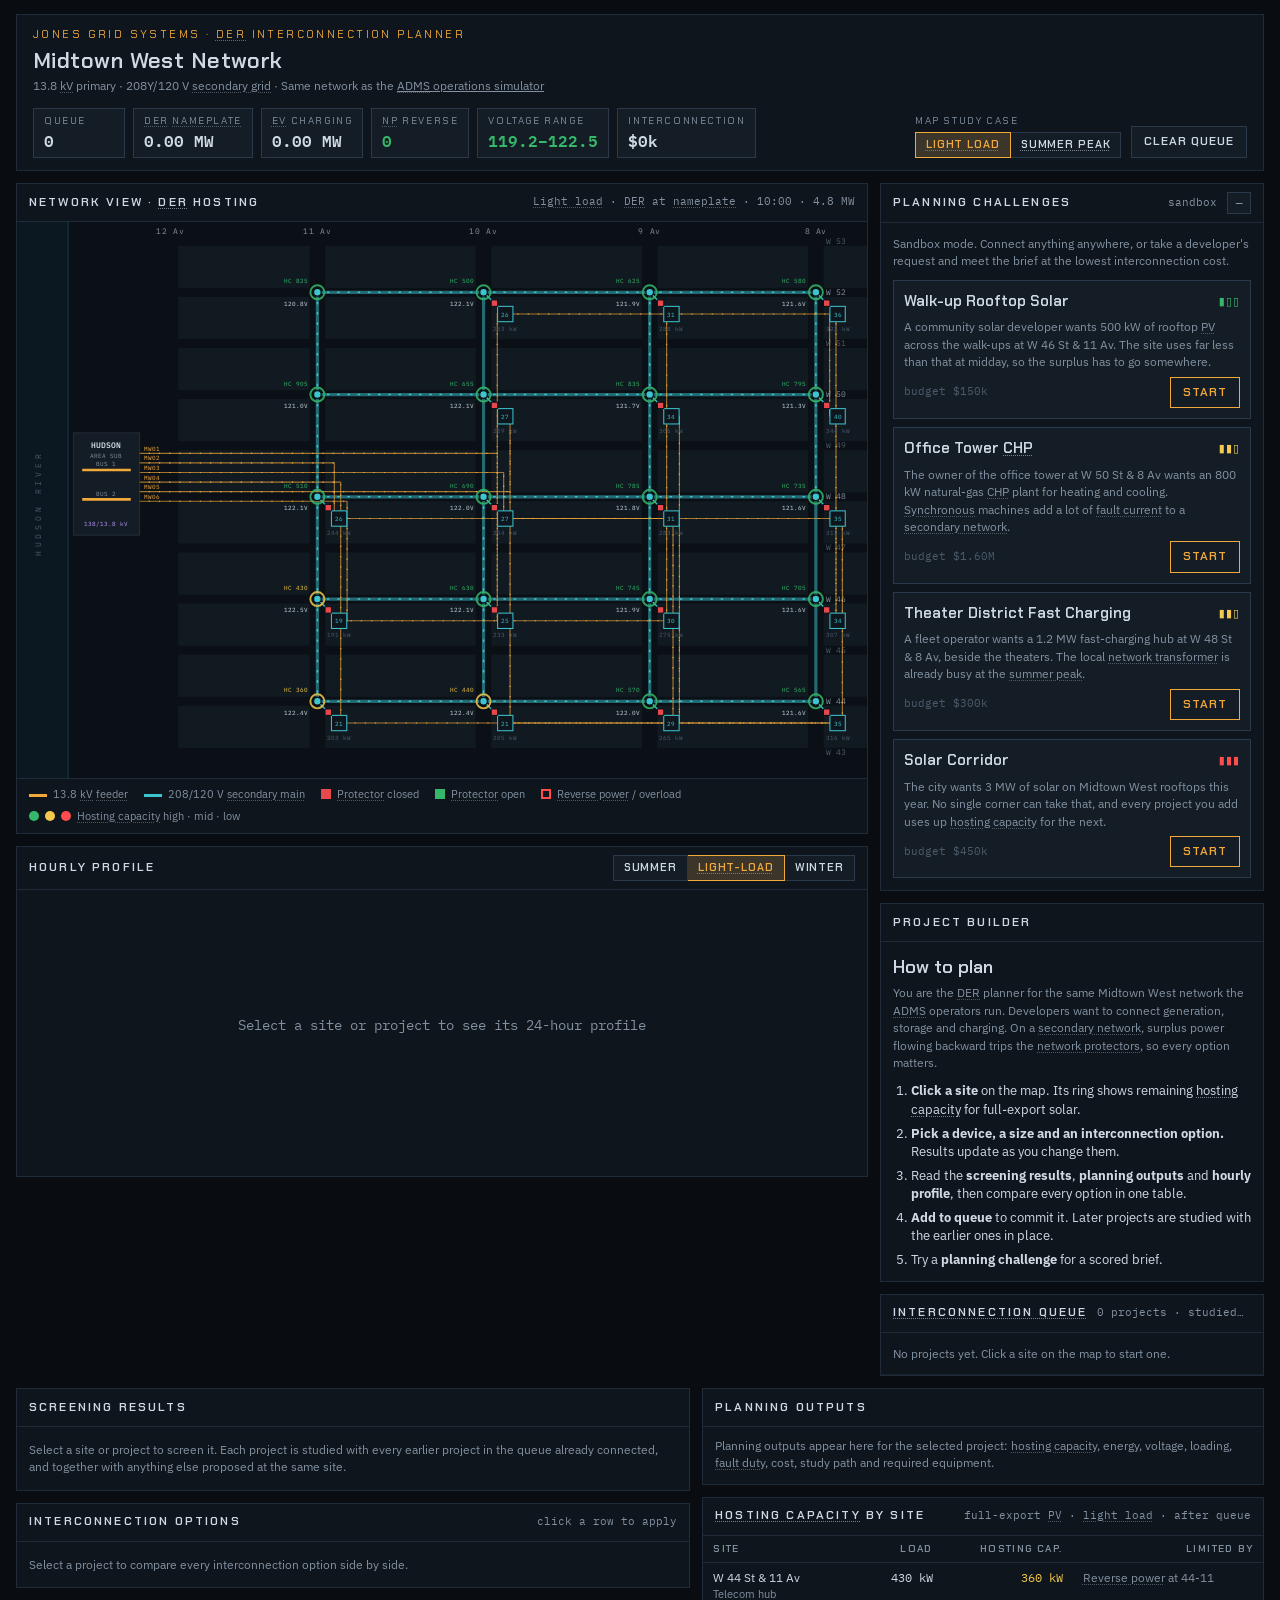
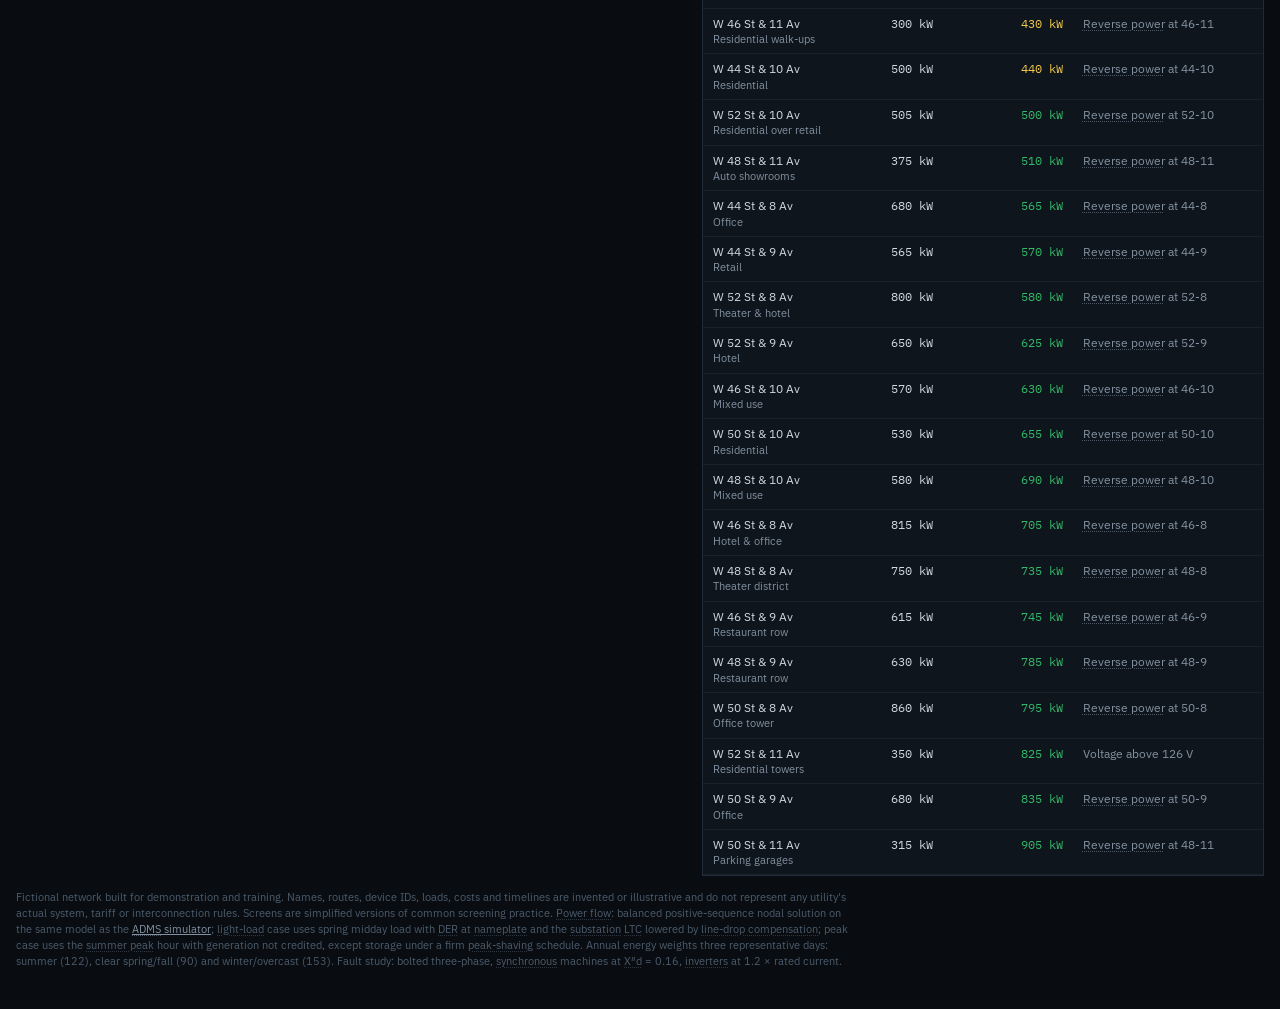
==== commit 9b443370: "Add glossary tooltips for industry terms in both games js/glossary.js marks ~100 industry terms (dev" ====
--- a/der/index.html
+++ b/der/index.html
@@ -1100,6 +1100,7 @@
   recalc();
 })();
 </script>
+<script src="../js/glossary.js"></script>
 <script>
 /* Embed support: when framed (e.g. Squarespace), report content height to the parent page. */
 (function () {
